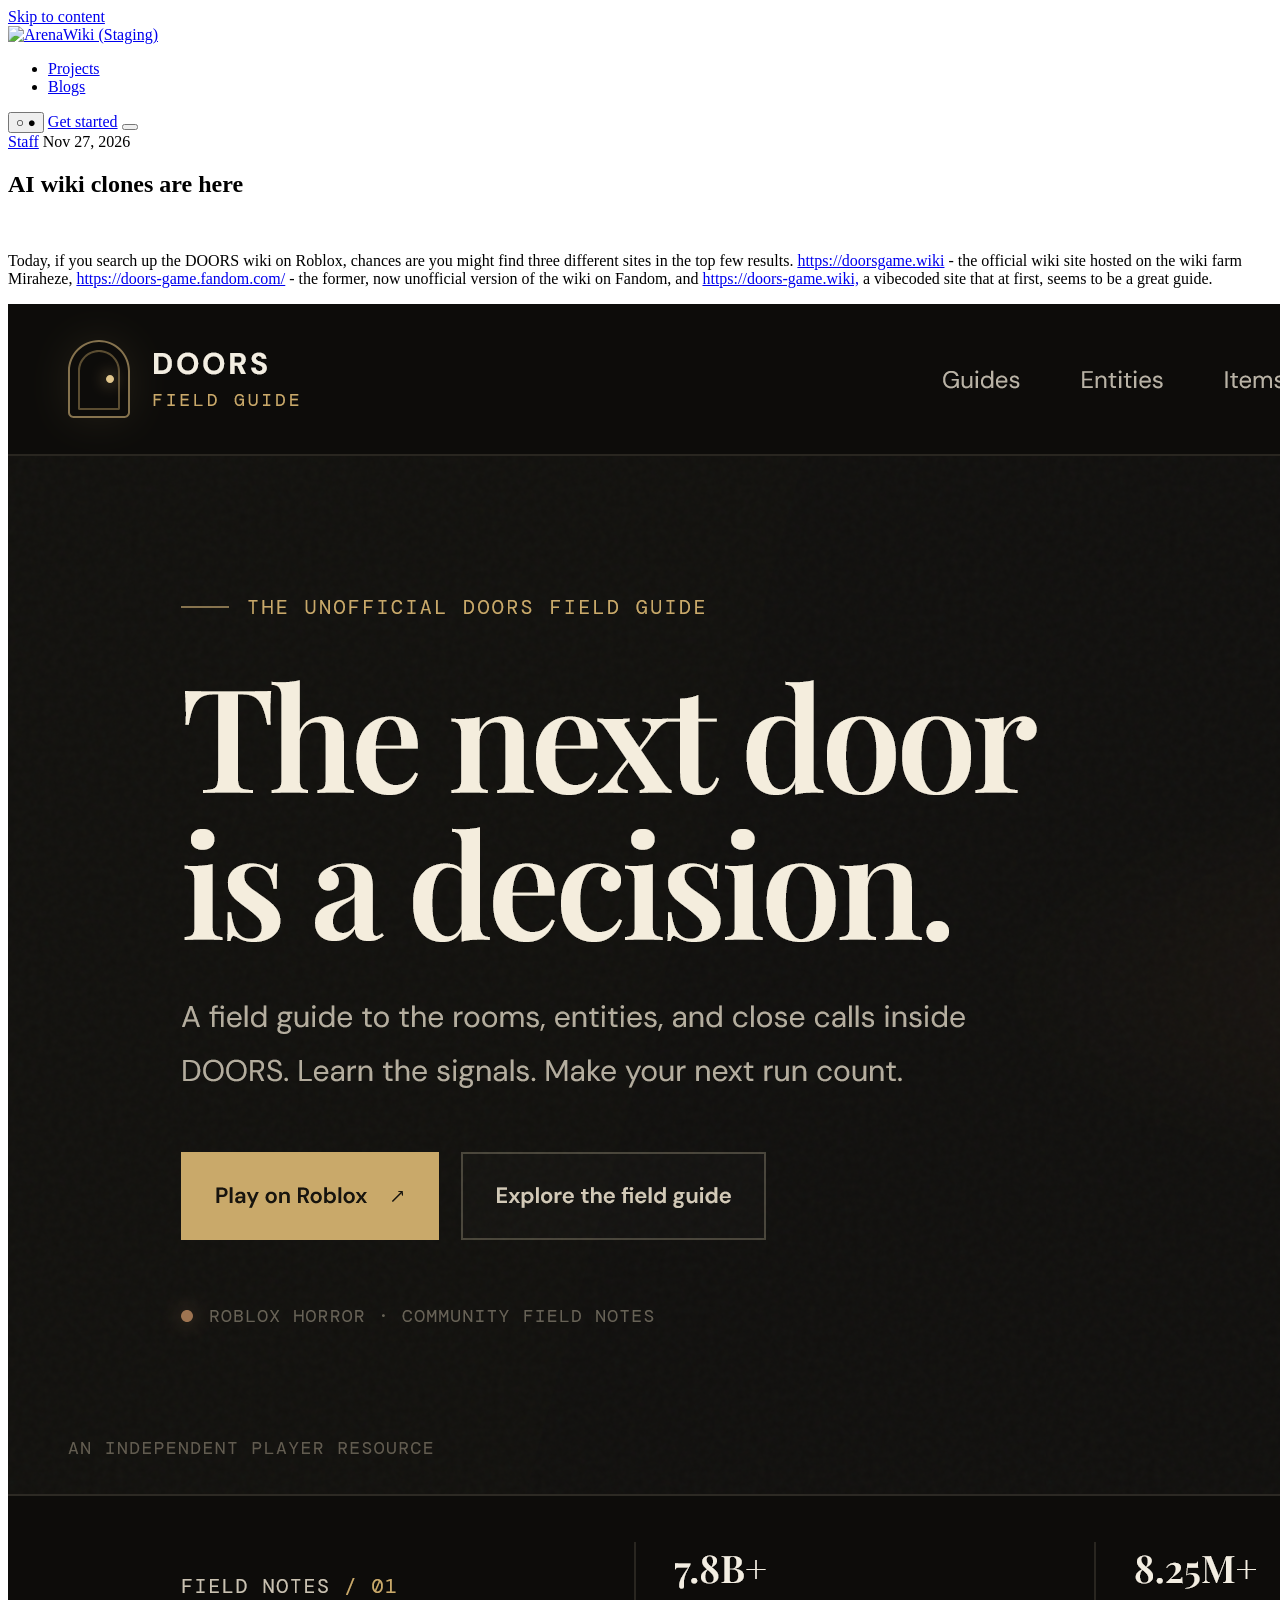
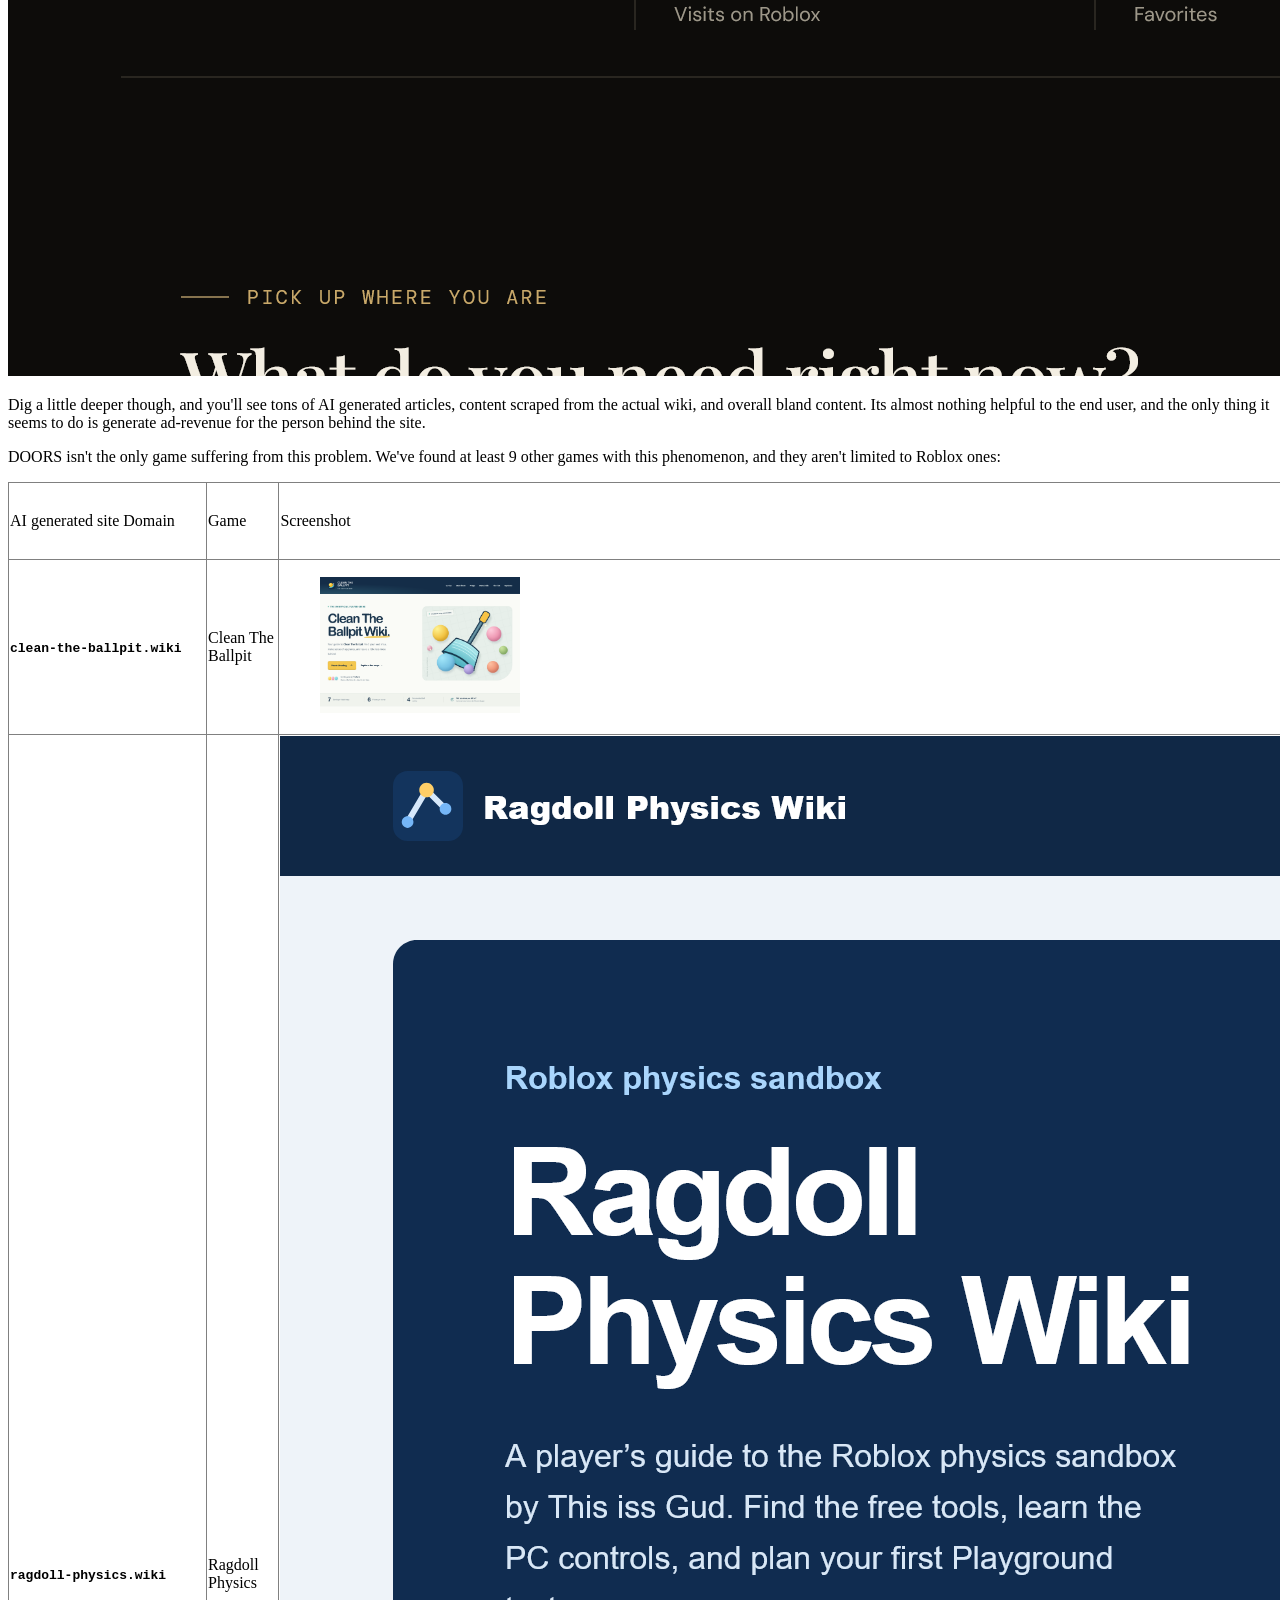
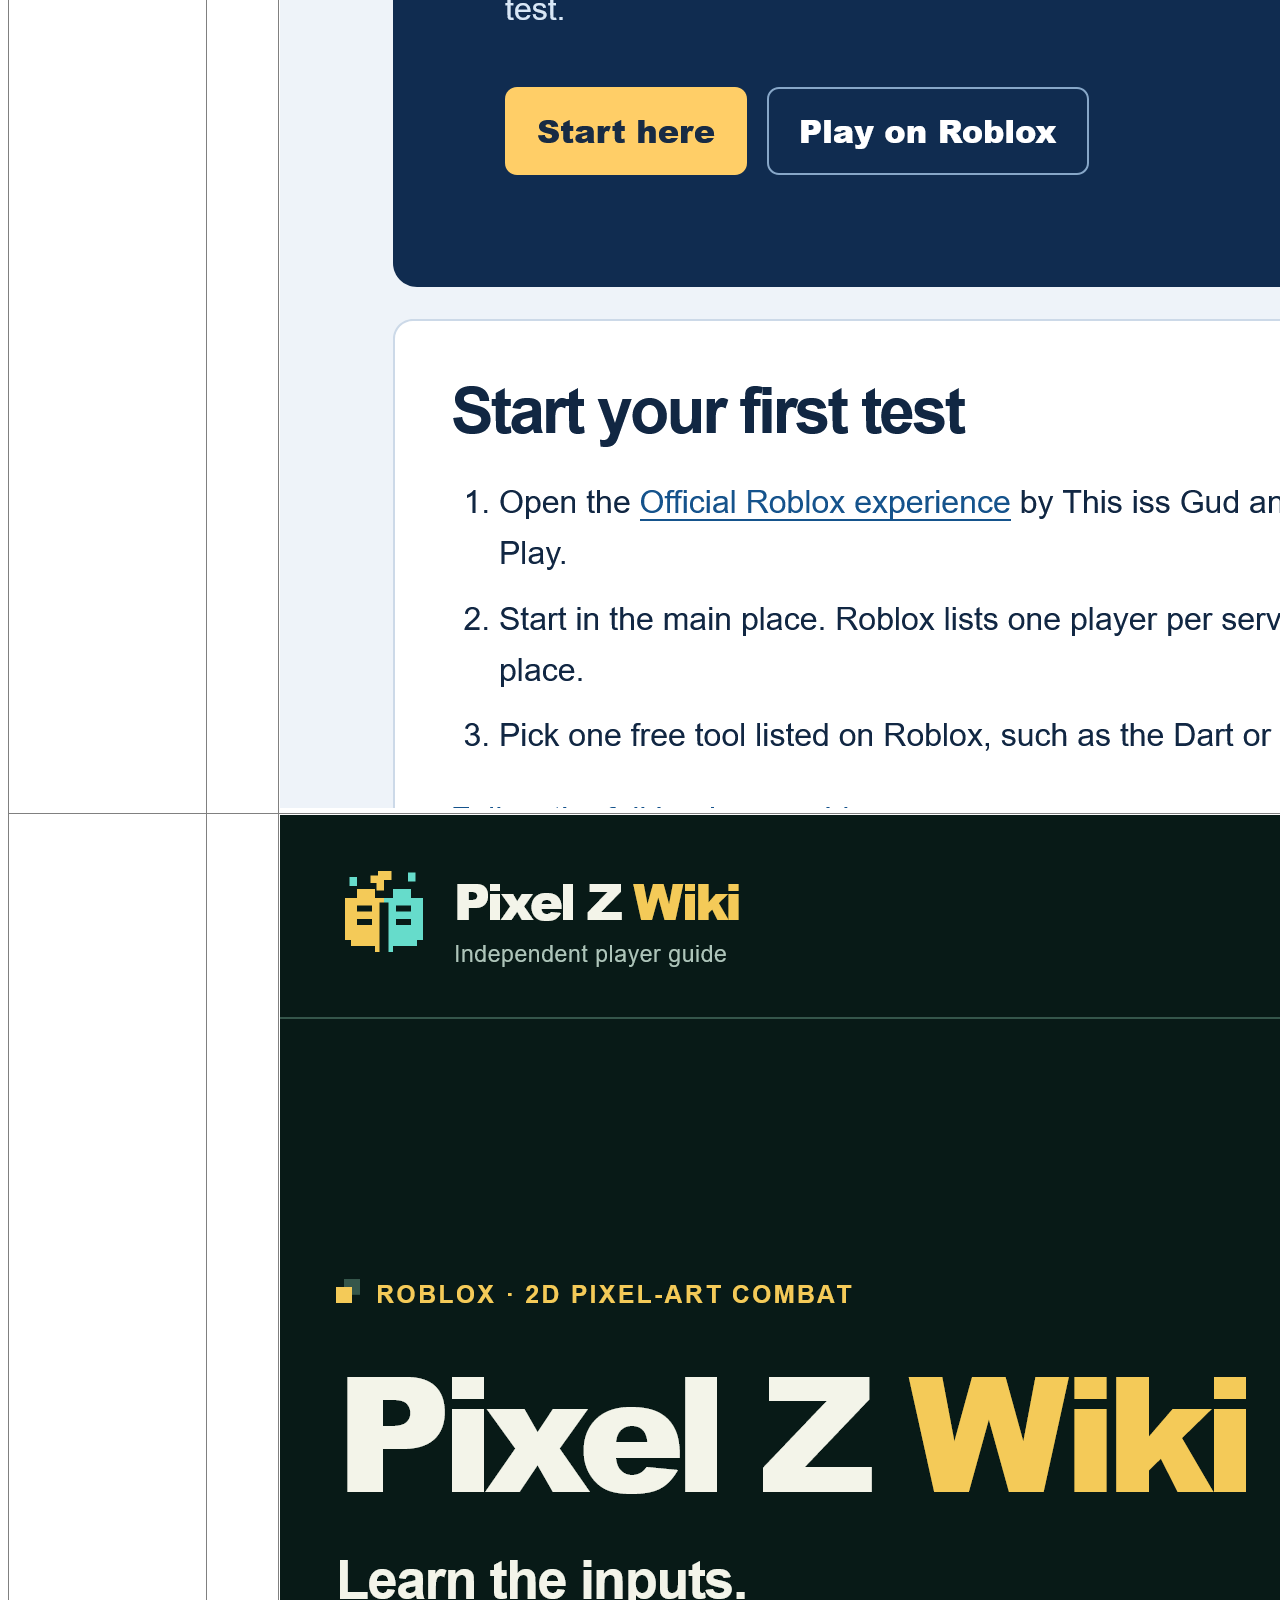
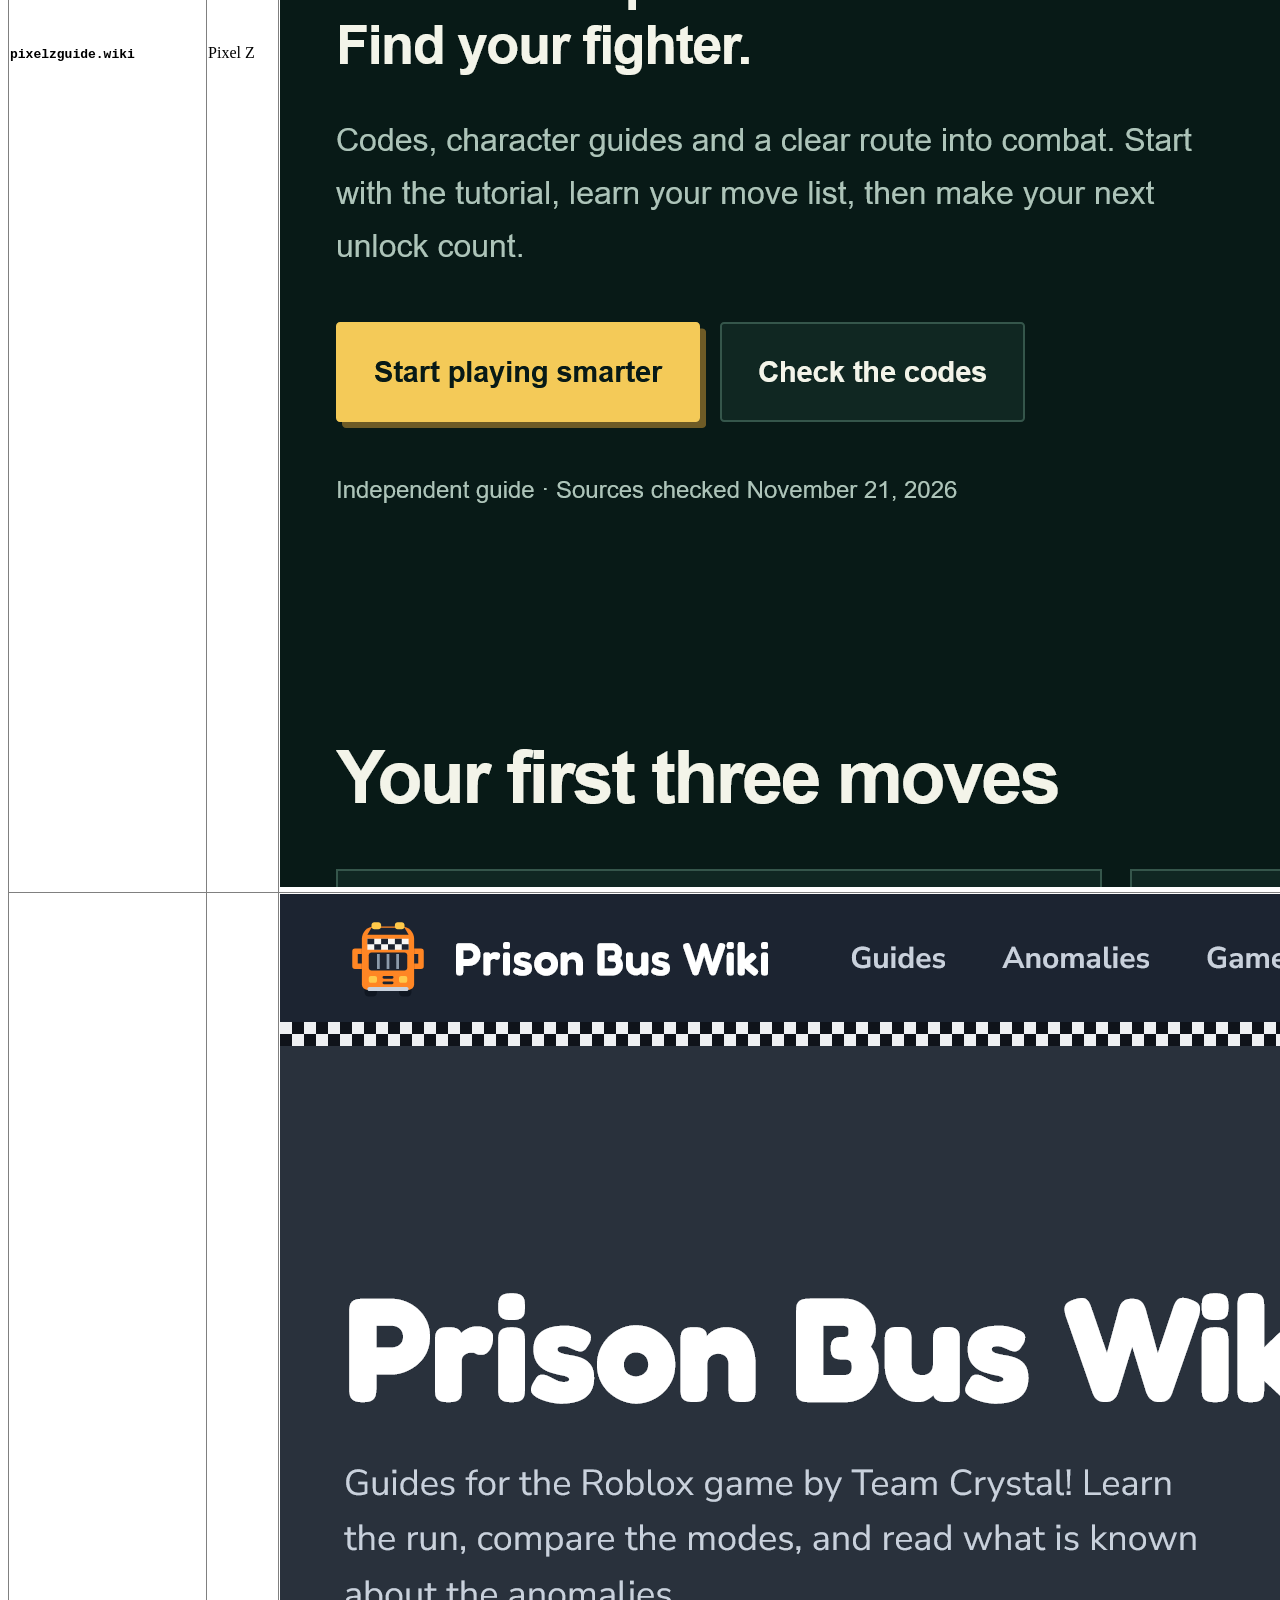
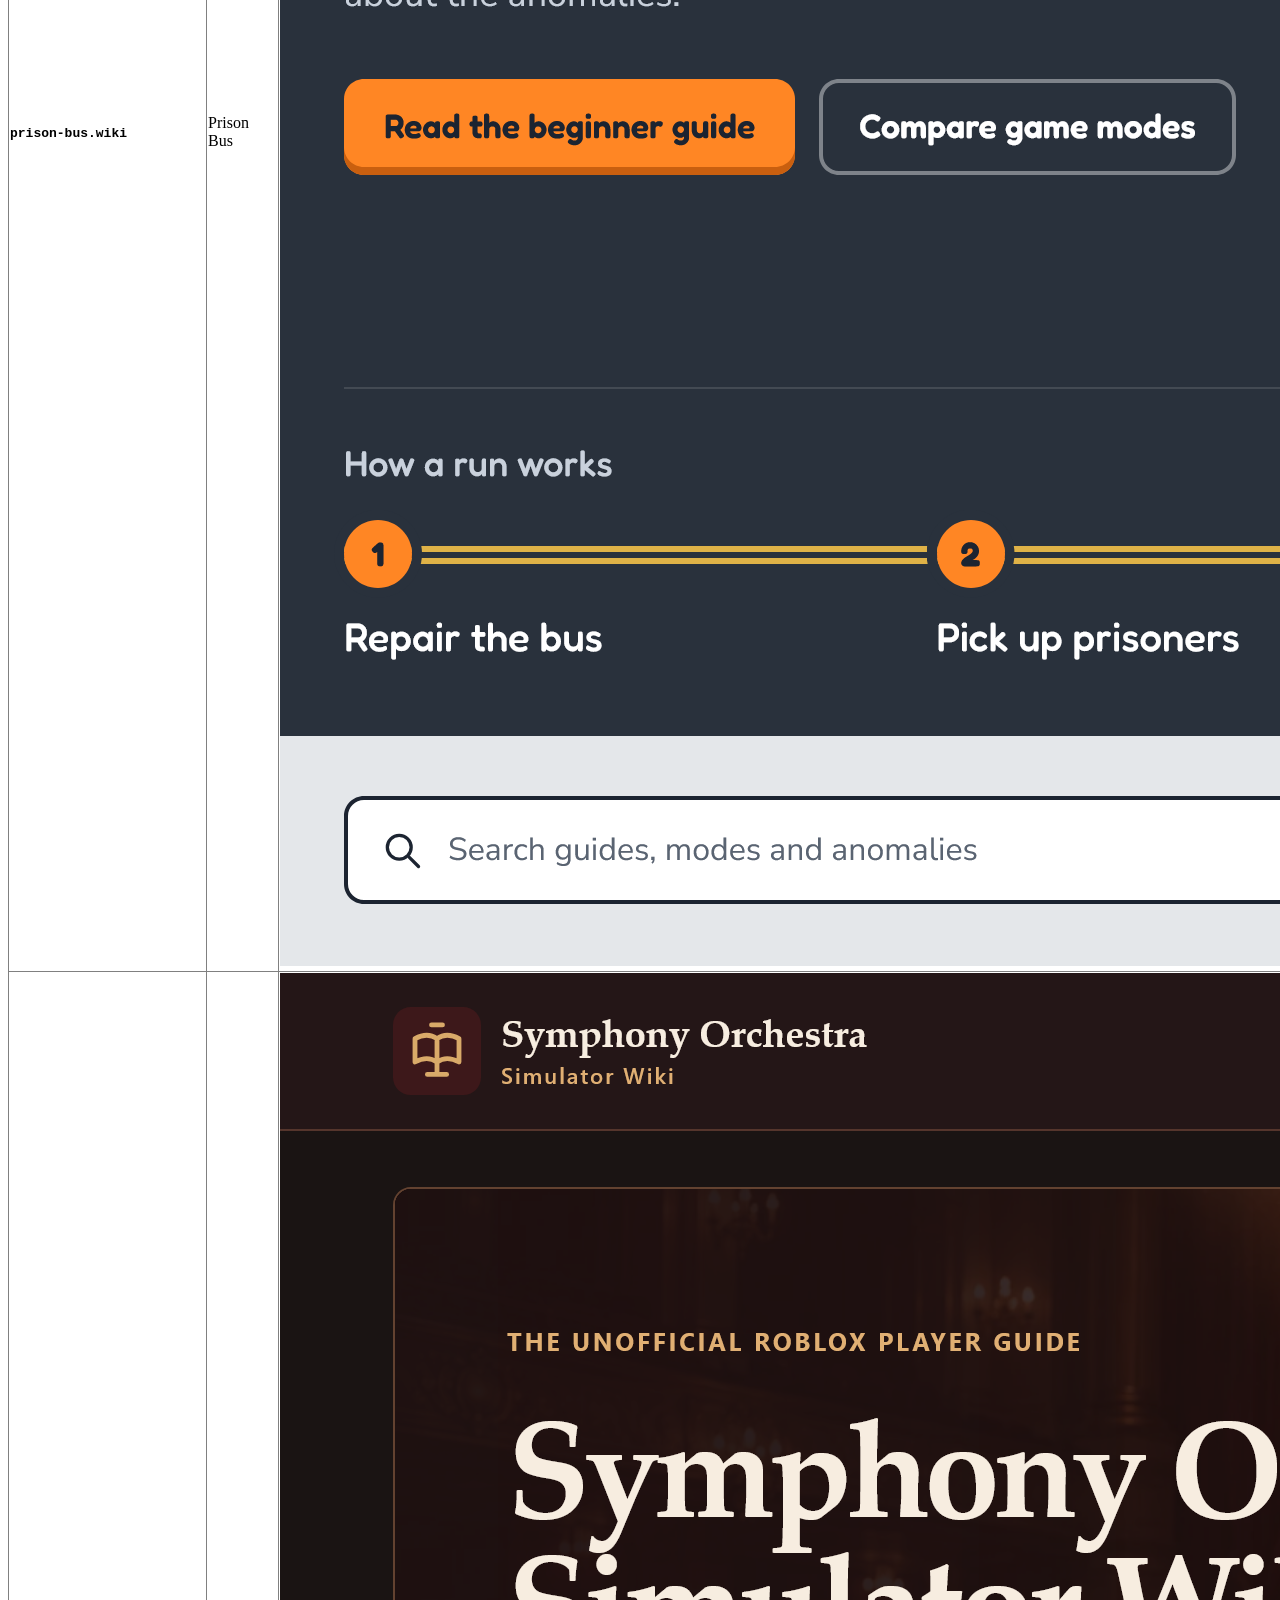
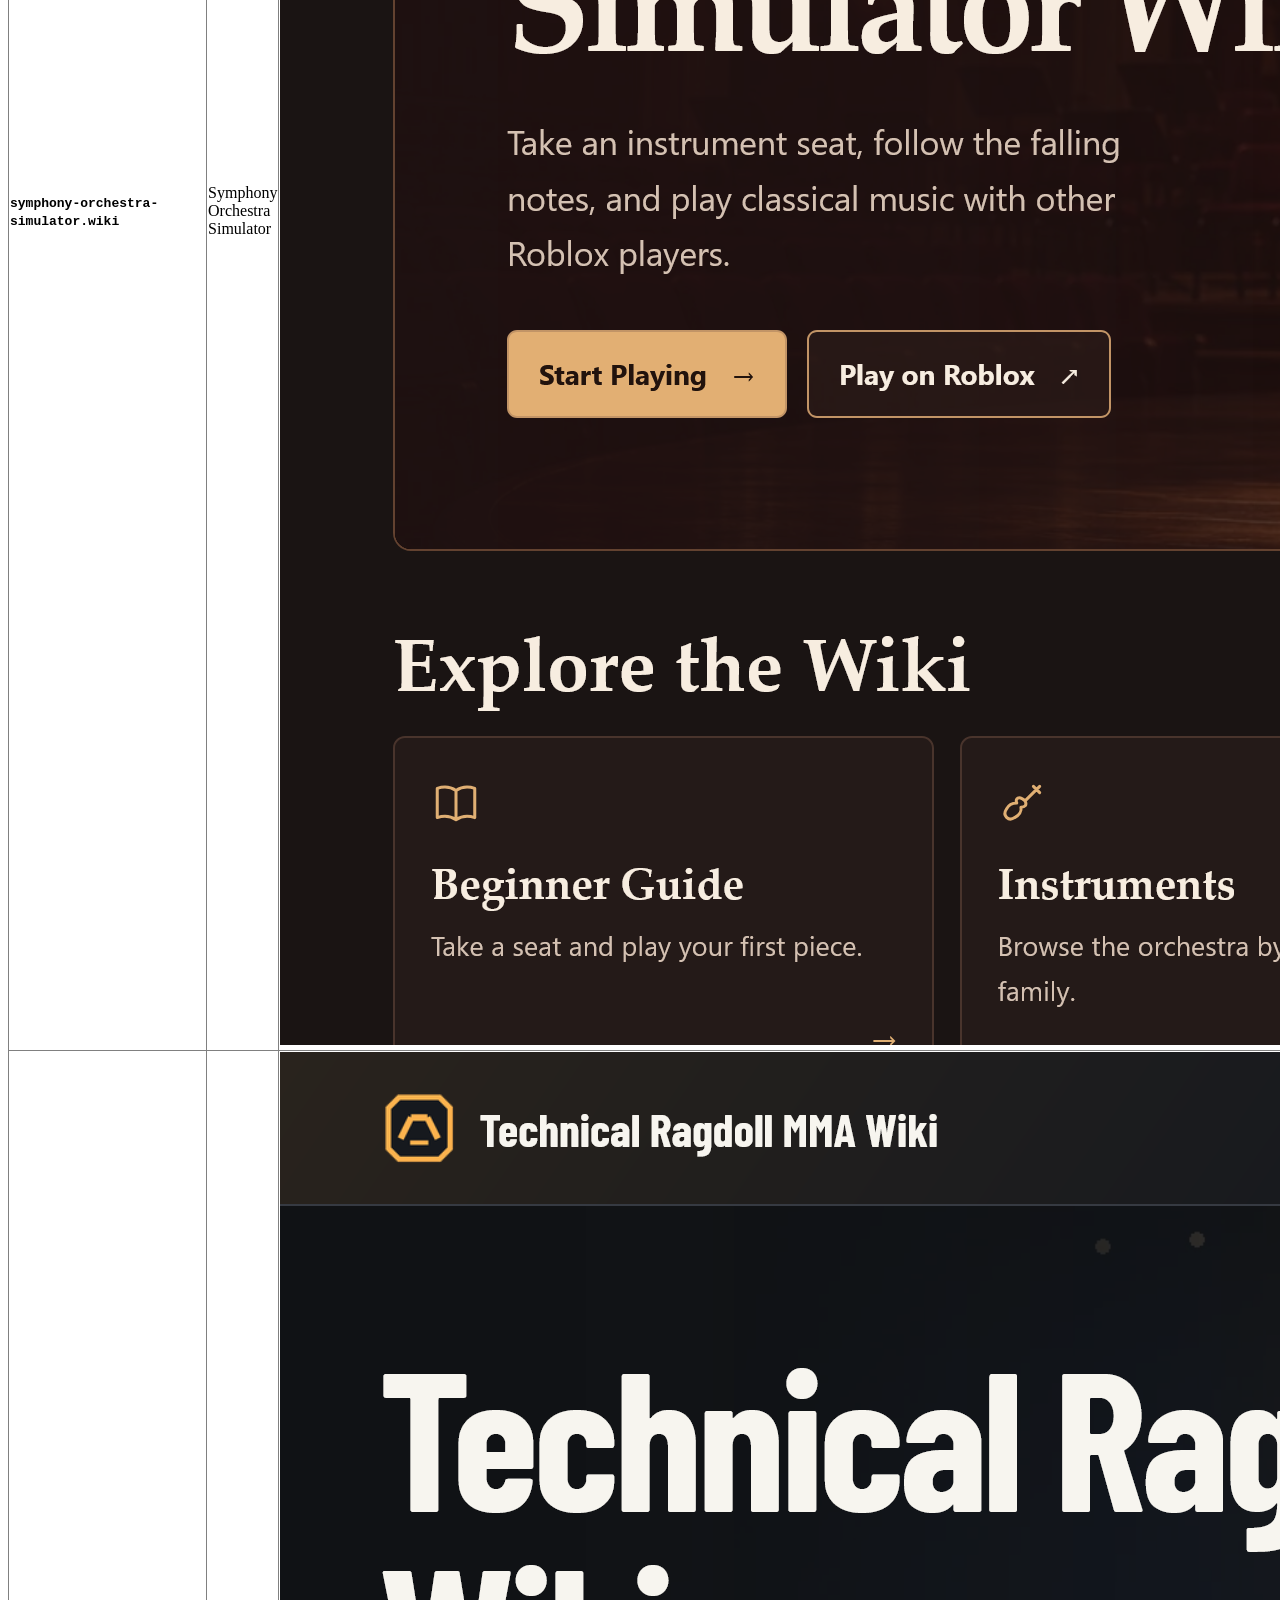
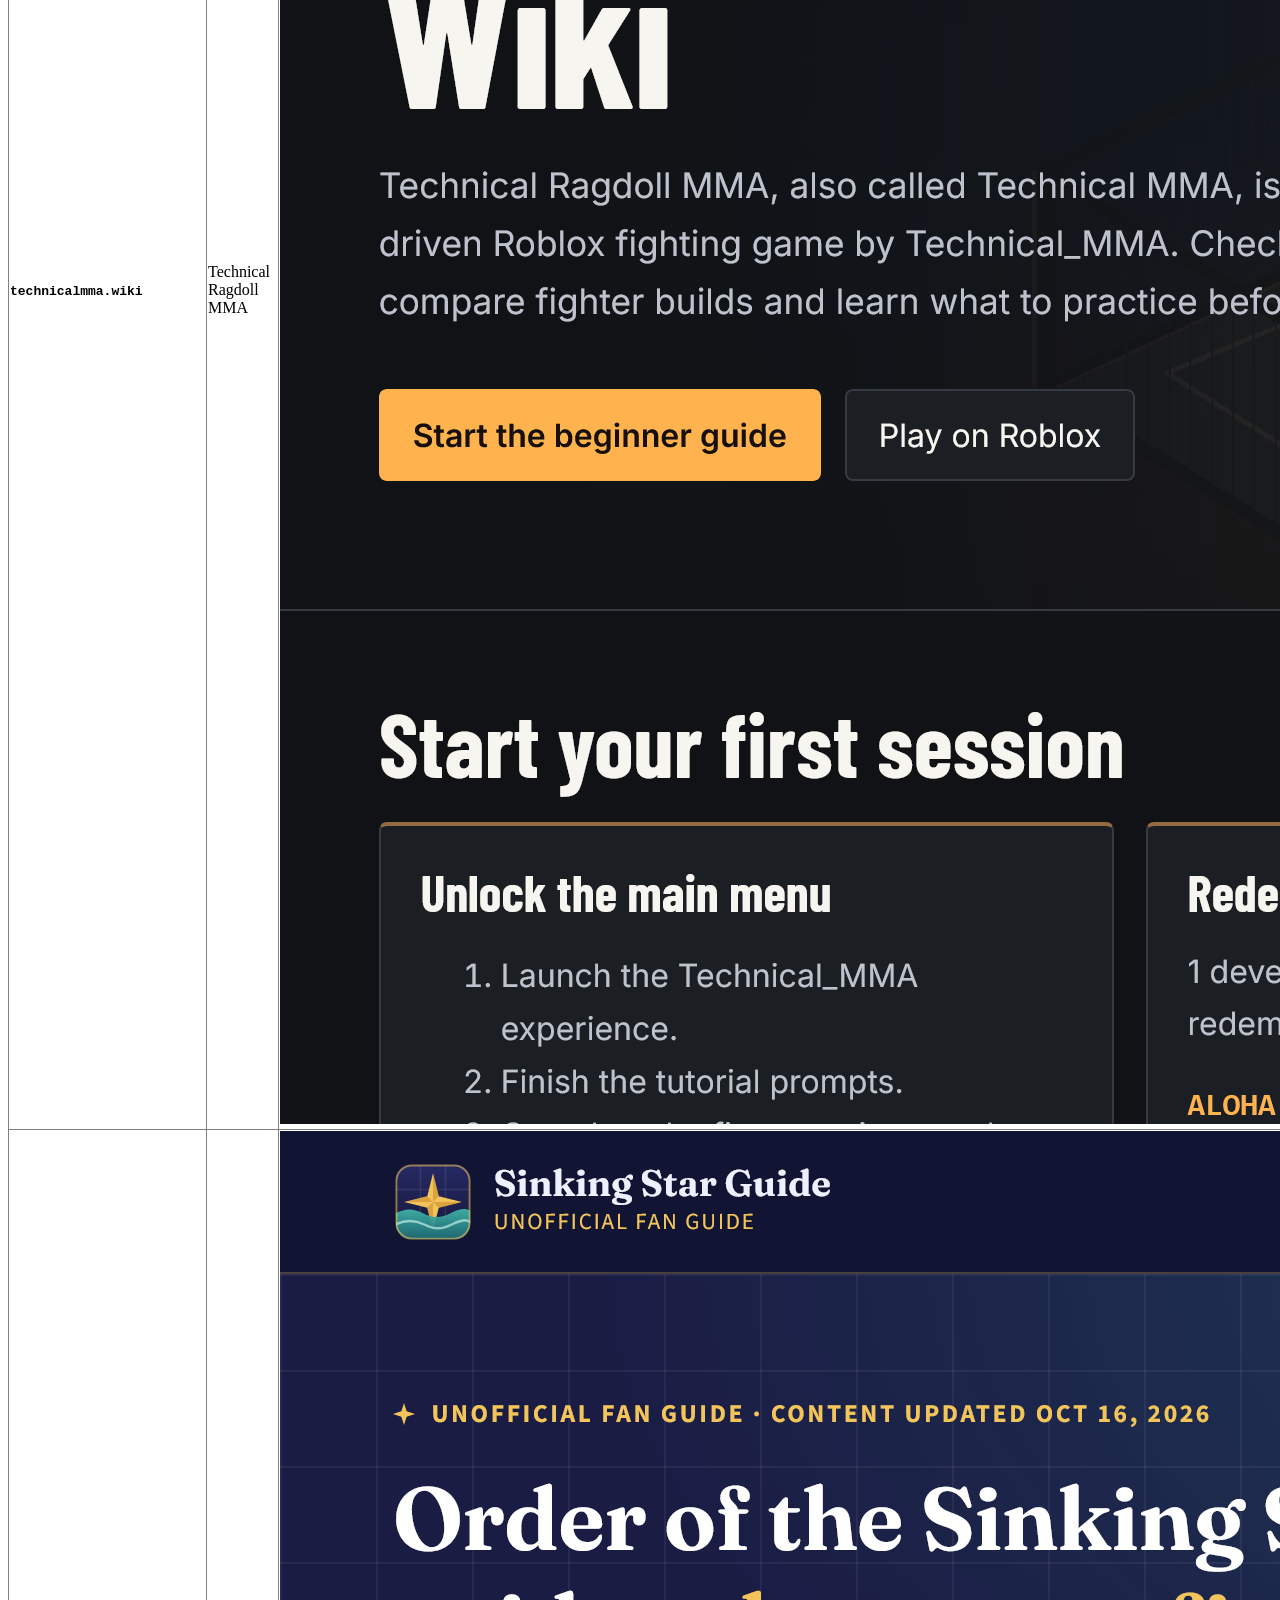
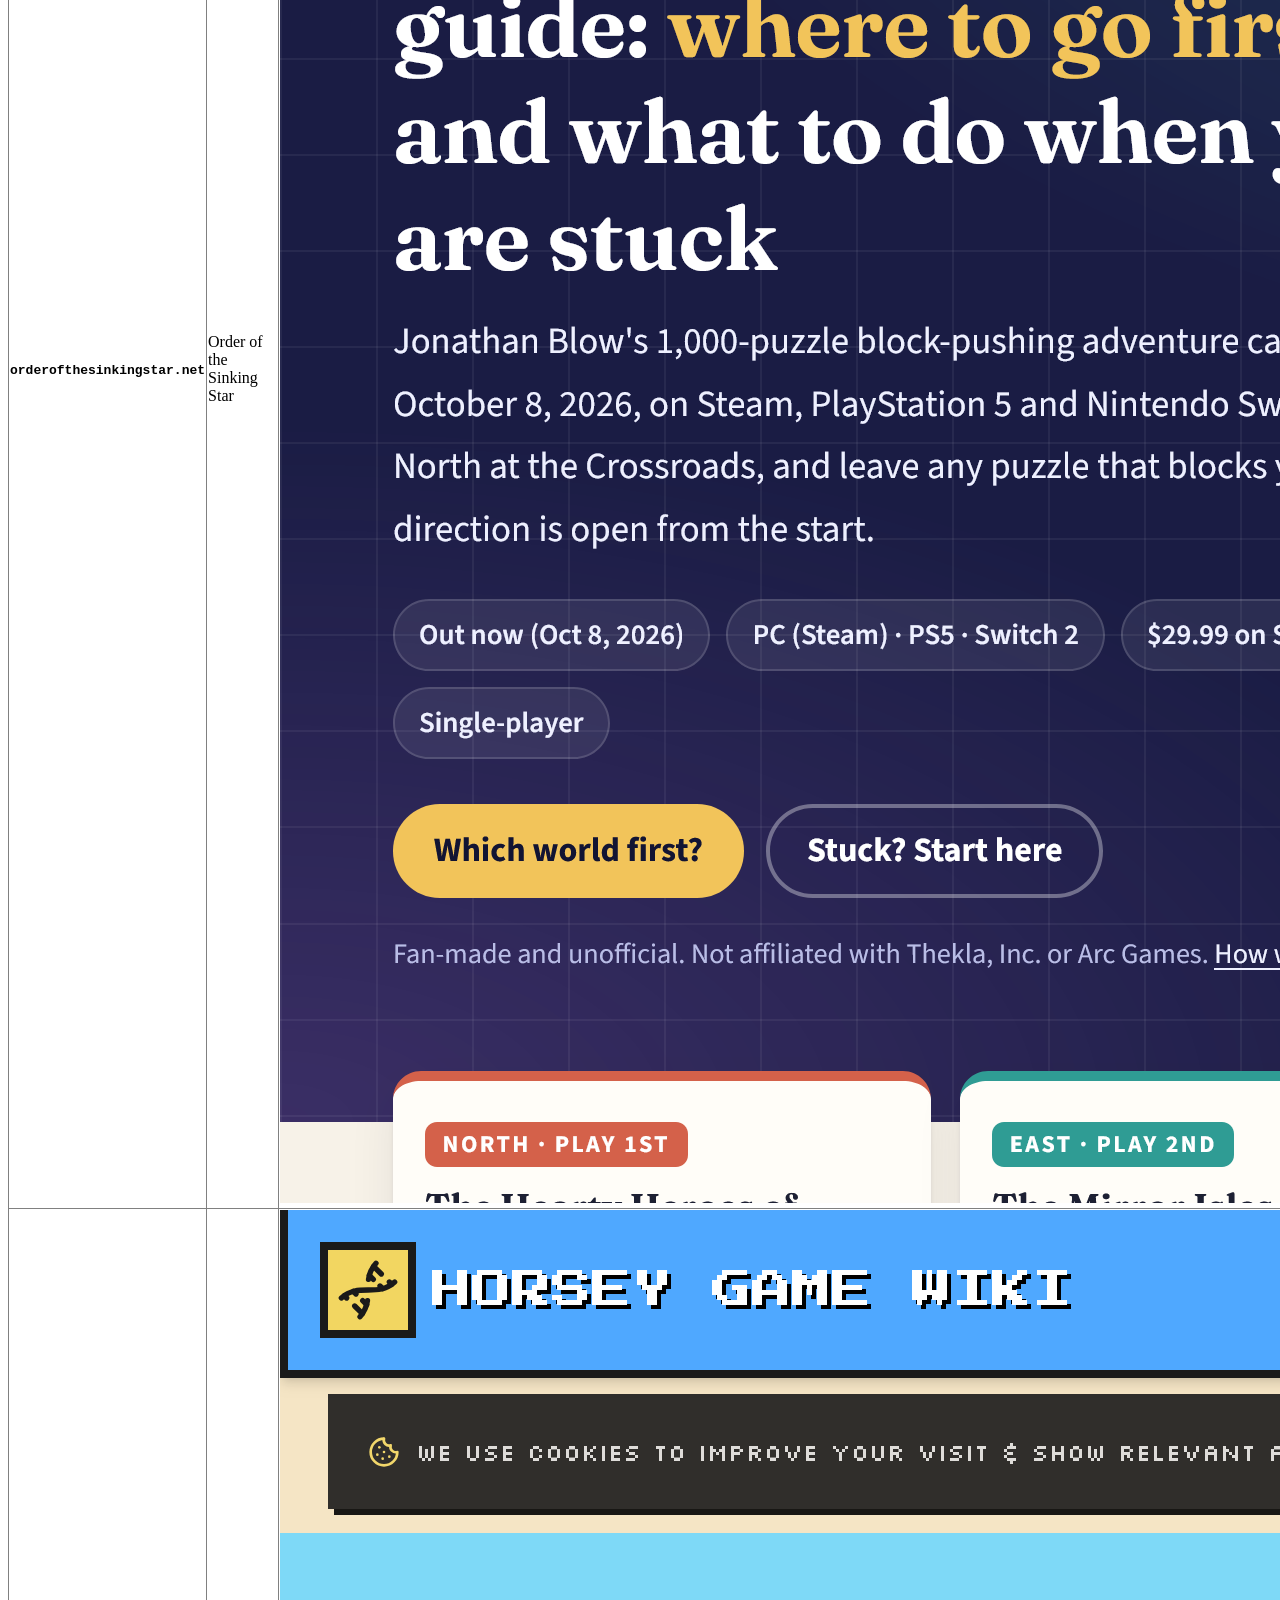
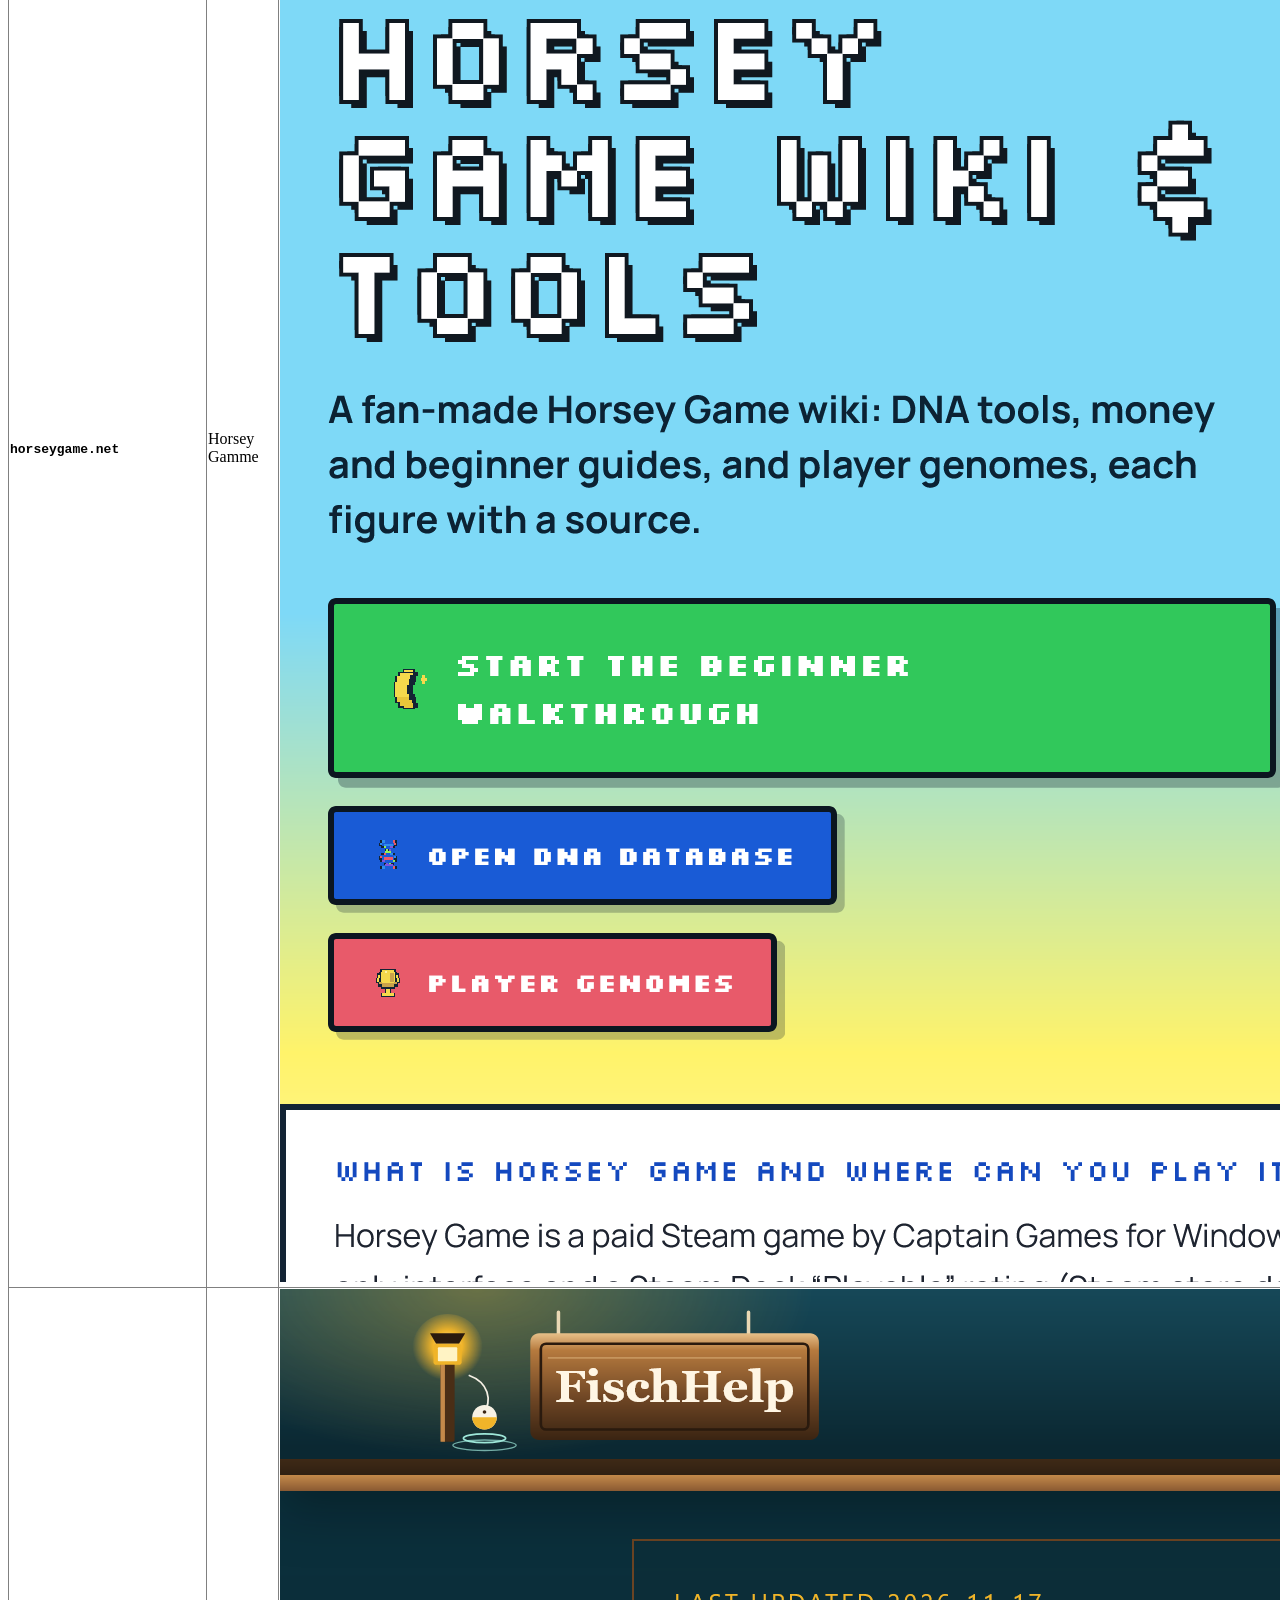
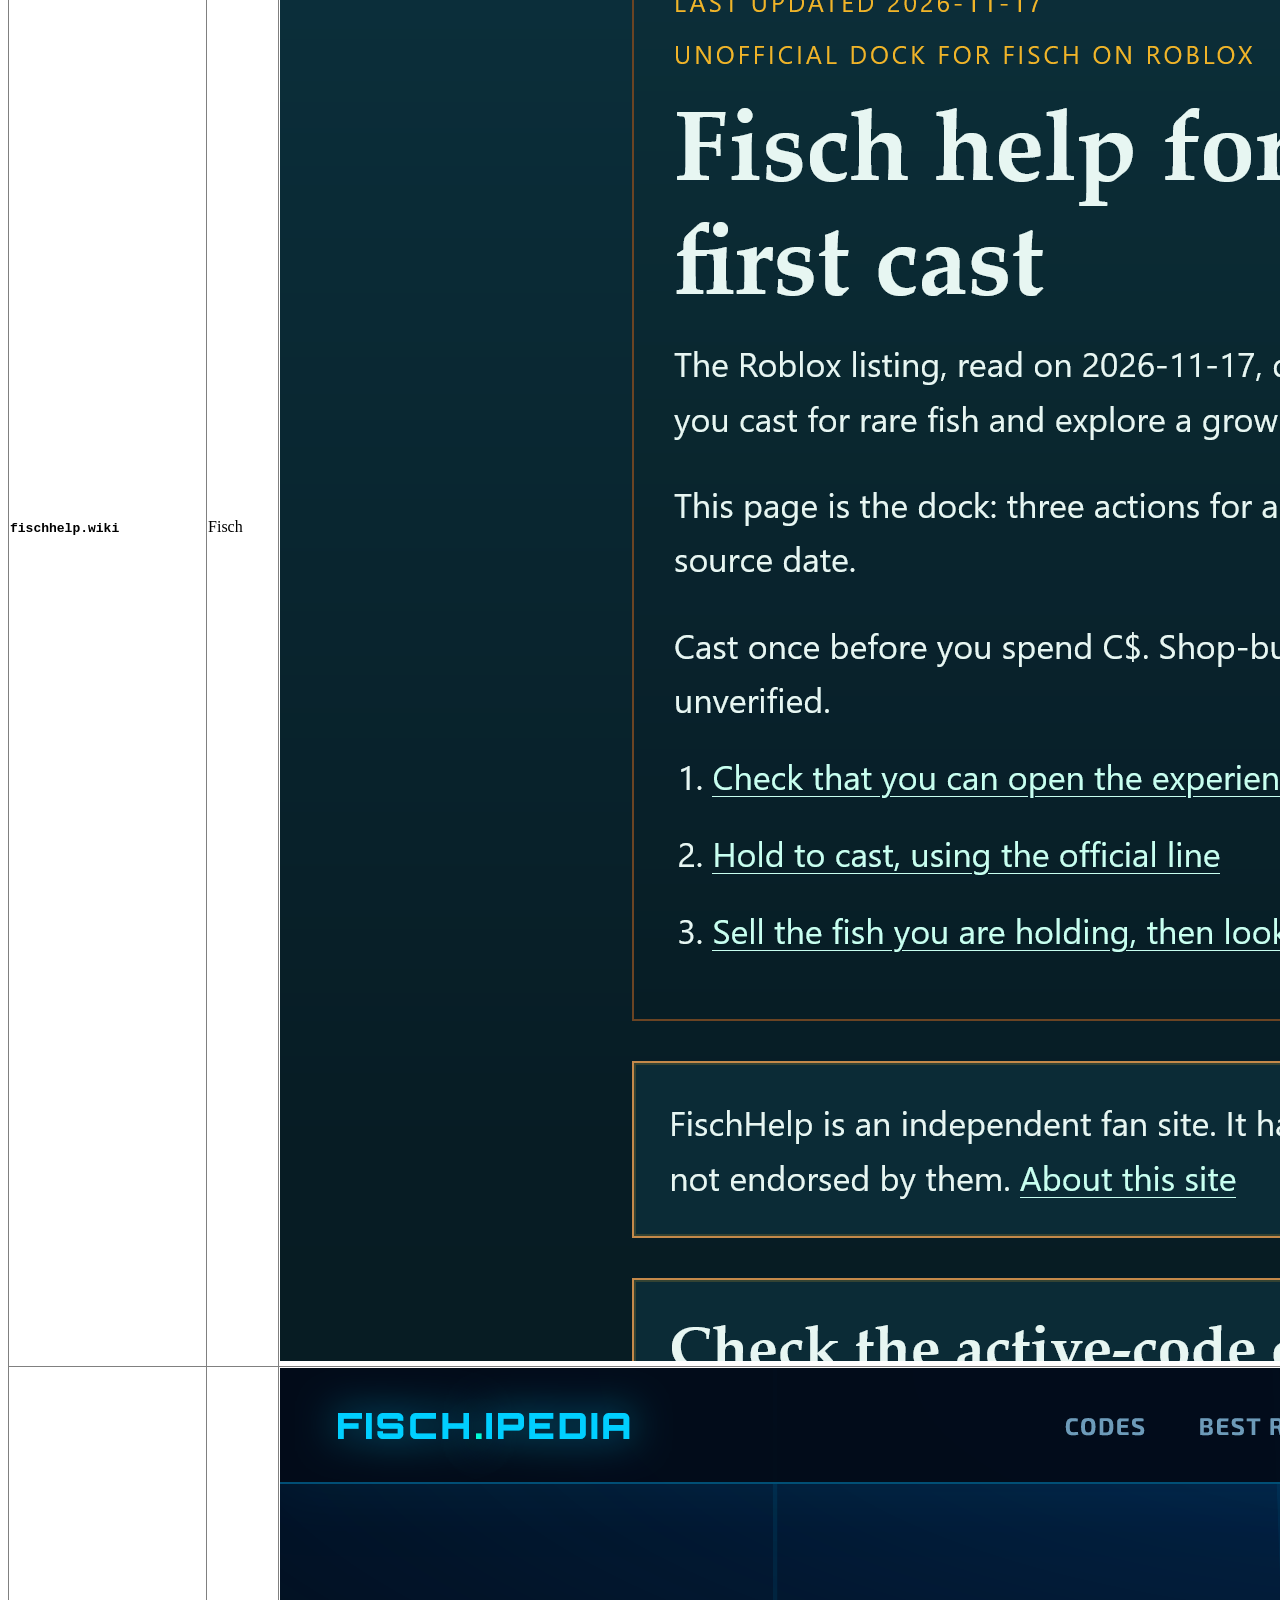
==== ai-wiki-clones-are-here/index.html @ 140fad2f "Updated from Publii" ====
<!DOCTYPE html><html lang="en-gb" data-scheme="auto"><head><meta charset="utf-8"><meta http-equiv="X-UA-Compatible" content="IE=edge"><meta name="viewport" content="width=device-width,initial-scale=1"><title>AI wiki clones are here - ArenaWiki (Staging)</title><meta name="description" content="Today, if you search up the DOORS wiki on Roblox, chances are you might find three different sites in the top few results. https://doorsgame.wiki - the official wiki site&amp;hellip;"><meta name="generator" content="Publii Open-Source CMS for Static Site"><link rel="canonical" href="https://wiki.arenatech.dev/ai-wiki-clones-are-here/"><link rel="alternate" type="application/atom+xml" href="https://wiki.arenatech.dev/feed.xml" title="ArenaWiki (Staging)  - RSS"><link rel="alternate" type="application/json" href="https://wiki.arenatech.dev/feed.json" title="ArenaWiki (Staging)  - JSON"><meta property="og:title" content="AI wiki clones are here"><meta property="og:image" content="https://wiki.arenatech.dev/media/website/Logos-ArenaDev.png"><meta property="og:image:width" content="500"><meta property="og:image:height" content="500"><meta property="og:site_name" content="ArenaWiki (Staging) "><meta property="og:description" content="Today, if you search up the DOORS wiki on Roblox, chances are you might find three different sites in the top few results. https://doorsgame.wiki - the official wiki site&amp;hellip;"><meta property="og:url" content="https://wiki.arenatech.dev/ai-wiki-clones-are-here/"><meta property="og:type" content="article"><link rel="preload" href="https://wiki.arenatech.dev/assets/fonts/AlloVariable.woff2" as="font" type="font/woff2" crossorigin><script>(function(){try{var t=localStorage.getItem('facet-theme');if(t==='light'||t==='dark'){document.documentElement.setAttribute('data-theme',t);}}catch(e){}})();</script><link rel="stylesheet" href="https://wiki.arenatech.dev/assets/css/style.css?v&#x3D;c182460bf9f6df216644c07f2f8bb94d"><script type="application/ld+json">{"@context":"http://schema.org","@type":"Article","mainEntityOfPage":{"@type":"WebPage","@id":"https://wiki.arenatech.dev/ai-wiki-clones-are-here/"},"headline":"AI wiki clones are here","datePublished":"2026-11-27T14:02+08:00","dateModified":"2026-11-27T14:02+08:00","image":{"@type":"ImageObject","url":"https://wiki.arenatech.dev/media/website/Logos-ArenaDev.png","height":500,"width":500},"description":"Today, if you search up the DOORS wiki on Roblox, chances are you might find three different sites in the top few results. https://doorsgame.wiki - the official wiki site&hellip;","author":{"@type":"Person","name":"Staff","url":"https://wiki.arenatech.dev/authors/staff/"},"publisher":{"@type":"Organization","name":"Staff","logo":{"@type":"ImageObject","url":"https://wiki.arenatech.dev/media/website/Logos-ArenaDev.png","height":500,"width":500}}}</script><noscript><style>img[loading]{opacity:1}</style></noscript></head><body class="is-post"><a class="skip-link" href="#main">Skip to content</a><header class="site-header is-sticky js-header"><div class="container site-header__inner"><a class="logo" href="https://wiki.arenatech.dev/"><img src="https://wiki.arenatech.dev/media/website/Logos-ArenaDev.png" alt="ArenaWiki (Staging) " width="500" height="500"></a><nav class="site-nav js-site-nav" id="site-nav" aria-label="Main navigation"><ul class="site-nav__list"><li><a href="#" target="_self">Projects</a></li><li><a href="#" title="#" target="_self">Blogs</a></li></ul></nav><div class="site-header__actions"><button class="icon-btn theme-toggle js-theme-toggle" type="button" aria-label="Switch between light and dark mode"><span class="theme-toggle__light"><span class="glyph glyph--light" aria-hidden="true">○</span></span> <span class="theme-toggle__dark"><span class="glyph glyph--dark" aria-hidden="true">●</span></span></button> <a class="btn btn--sm site-header__cta" href="#">Get started</a> <button class="icon-btn nav-toggle js-nav-toggle" type="button" aria-label="Menu" aria-expanded="false" aria-controls="site-nav"><span class="nav-toggle__bars" aria-hidden="true"></span></button></div></div></header><main id="main"><article class="entry entry--standard"><header class="entry__head container container--narrow"><div class="meta meta--entry"><a class="meta__author" href="https://wiki.arenatech.dev/authors/staff/" rel="author">Staff</a> <time datetime="2026-11-27T14:02">Nov 27, 2026</time></div><h1 class="entry__title">AI wiki clones are here</h1></header><div class="container container--wide"></div><div class="entry__content container container--text"><p> </p><p>Today, if you search up the DOORS wiki on Roblox, chances are you might find three different sites in the top few results. <a href="https://doorsgame.wiki">https://doorsgame.wiki</a> - the official wiki site hosted on the wiki farm Miraheze, <a href="https://doors-game.fandom.com/">https://doors-game.fandom.com/</a> - the former, now unofficial version of the wiki on Fandom, and <a href="https://doors-game.wiki">https://doors-game.wiki,</a> a vibecoded site that at first, seems to be a great guide. </p><p><img loading="lazy" src="[data-uri]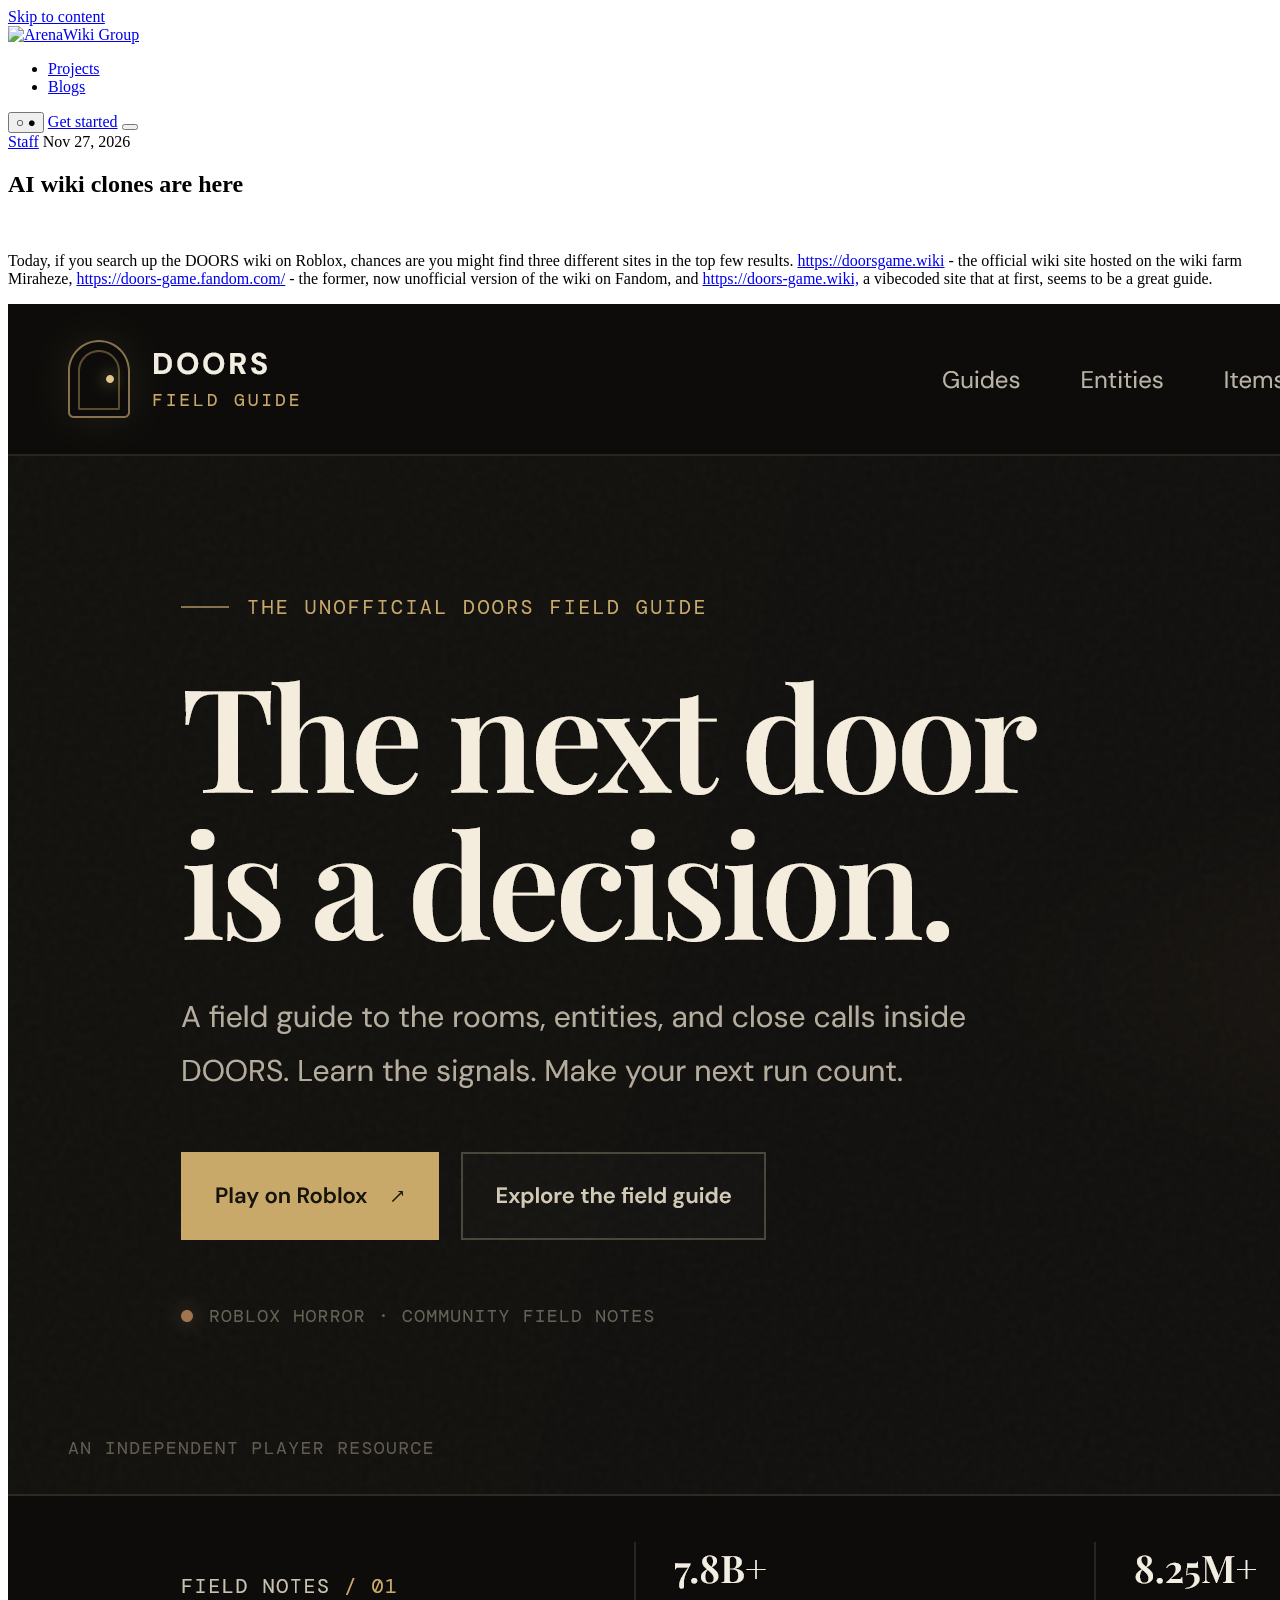
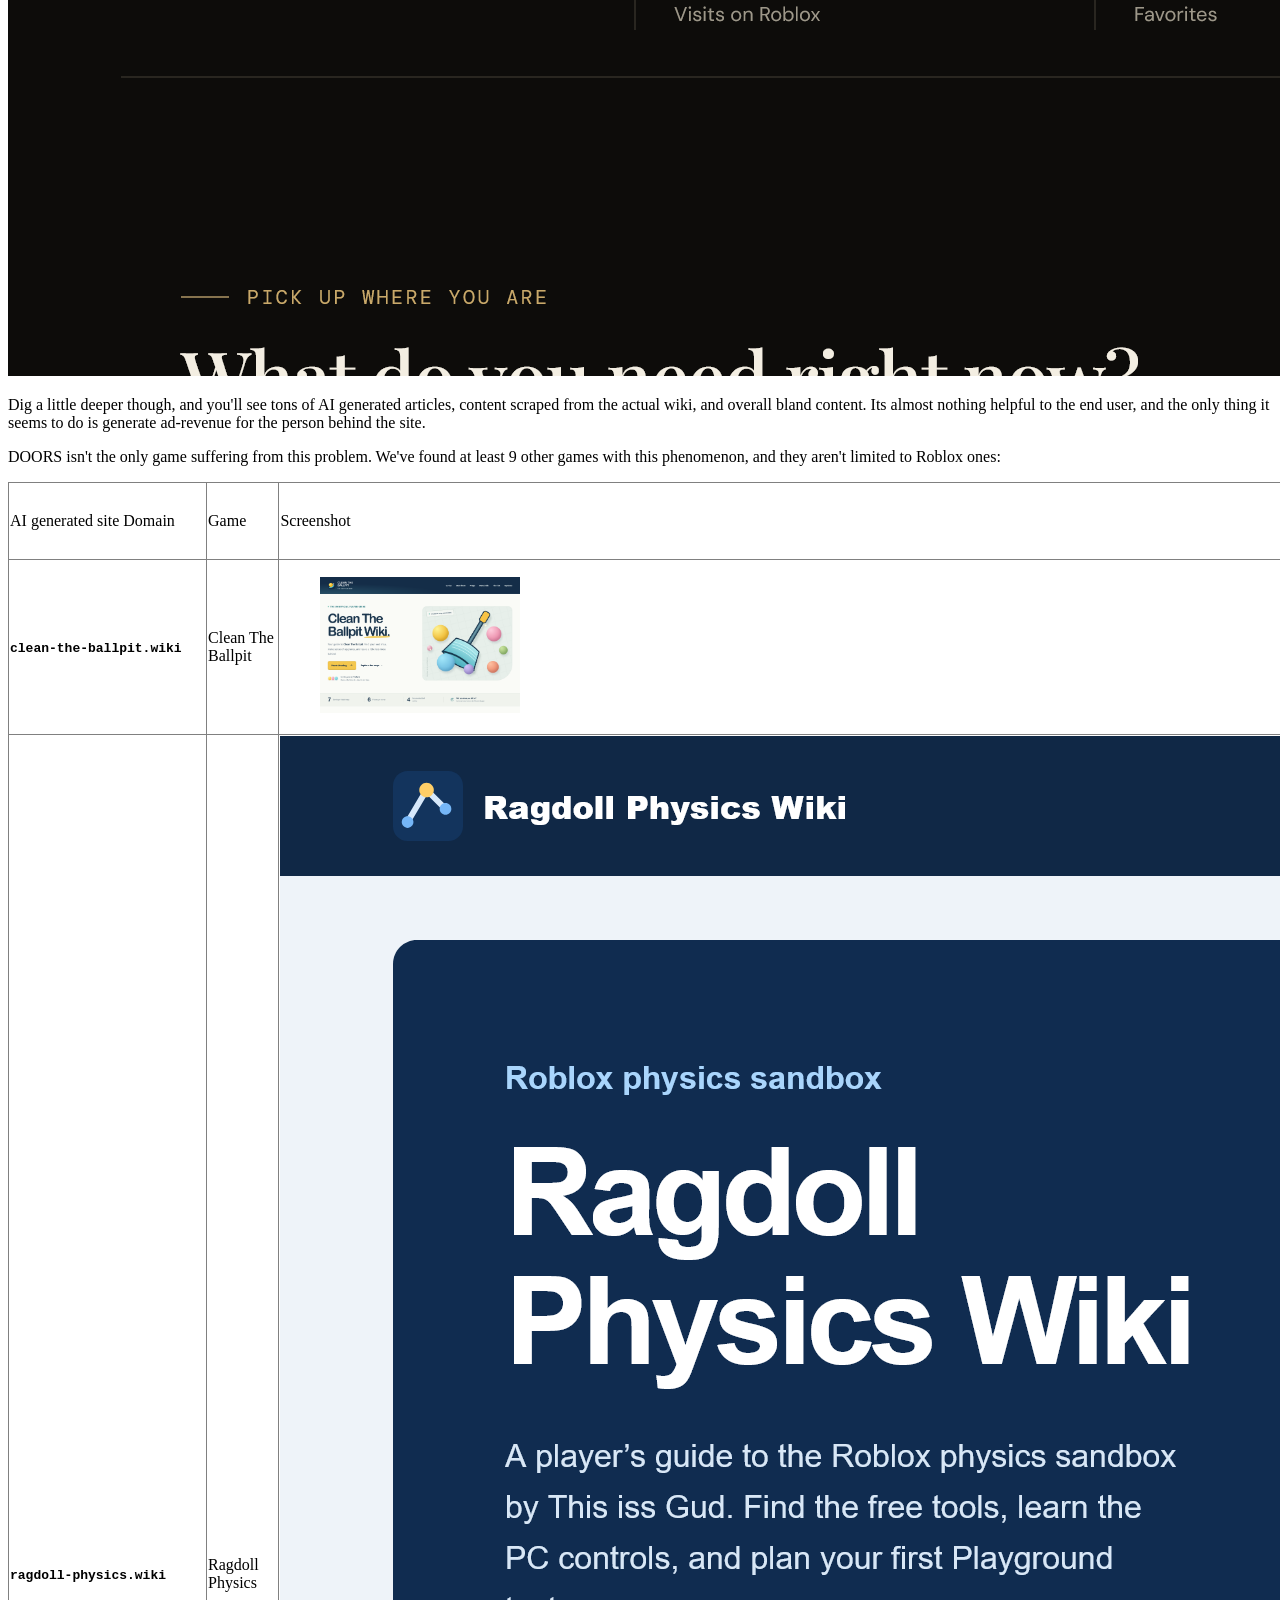
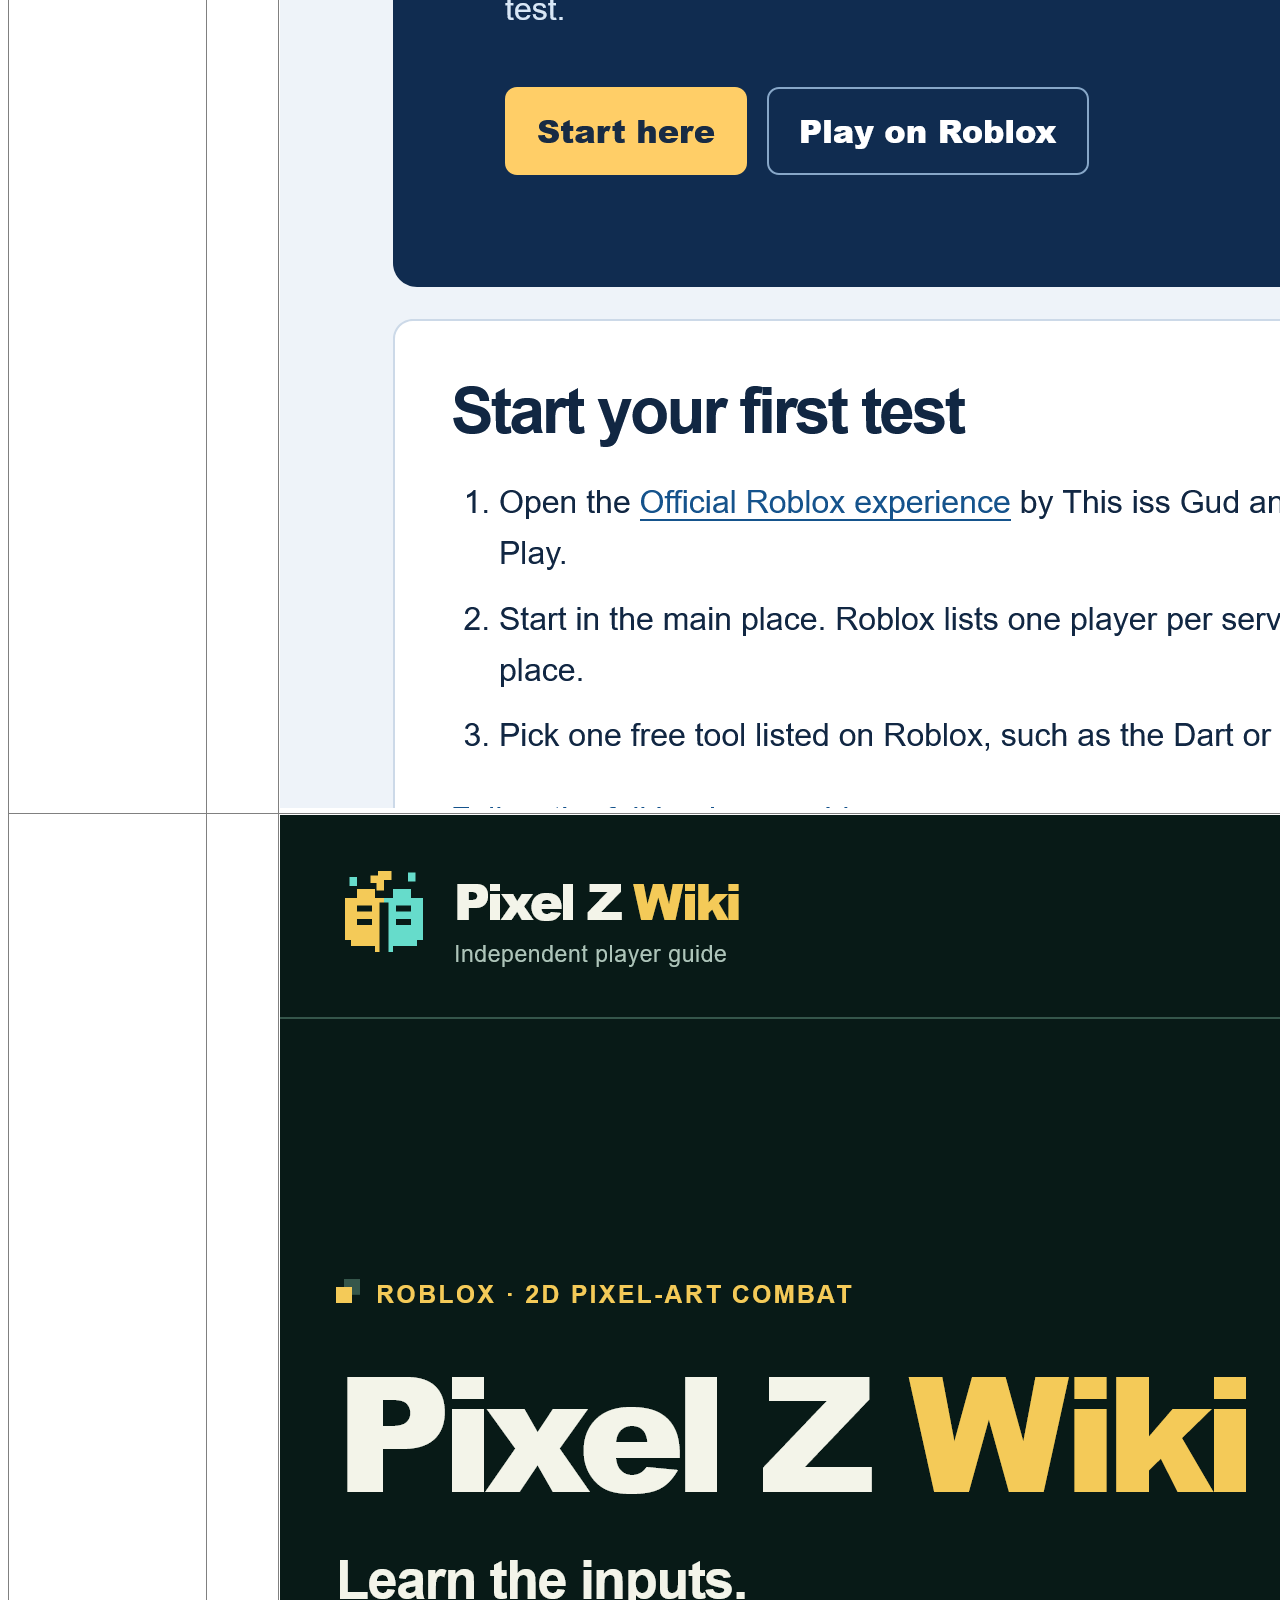
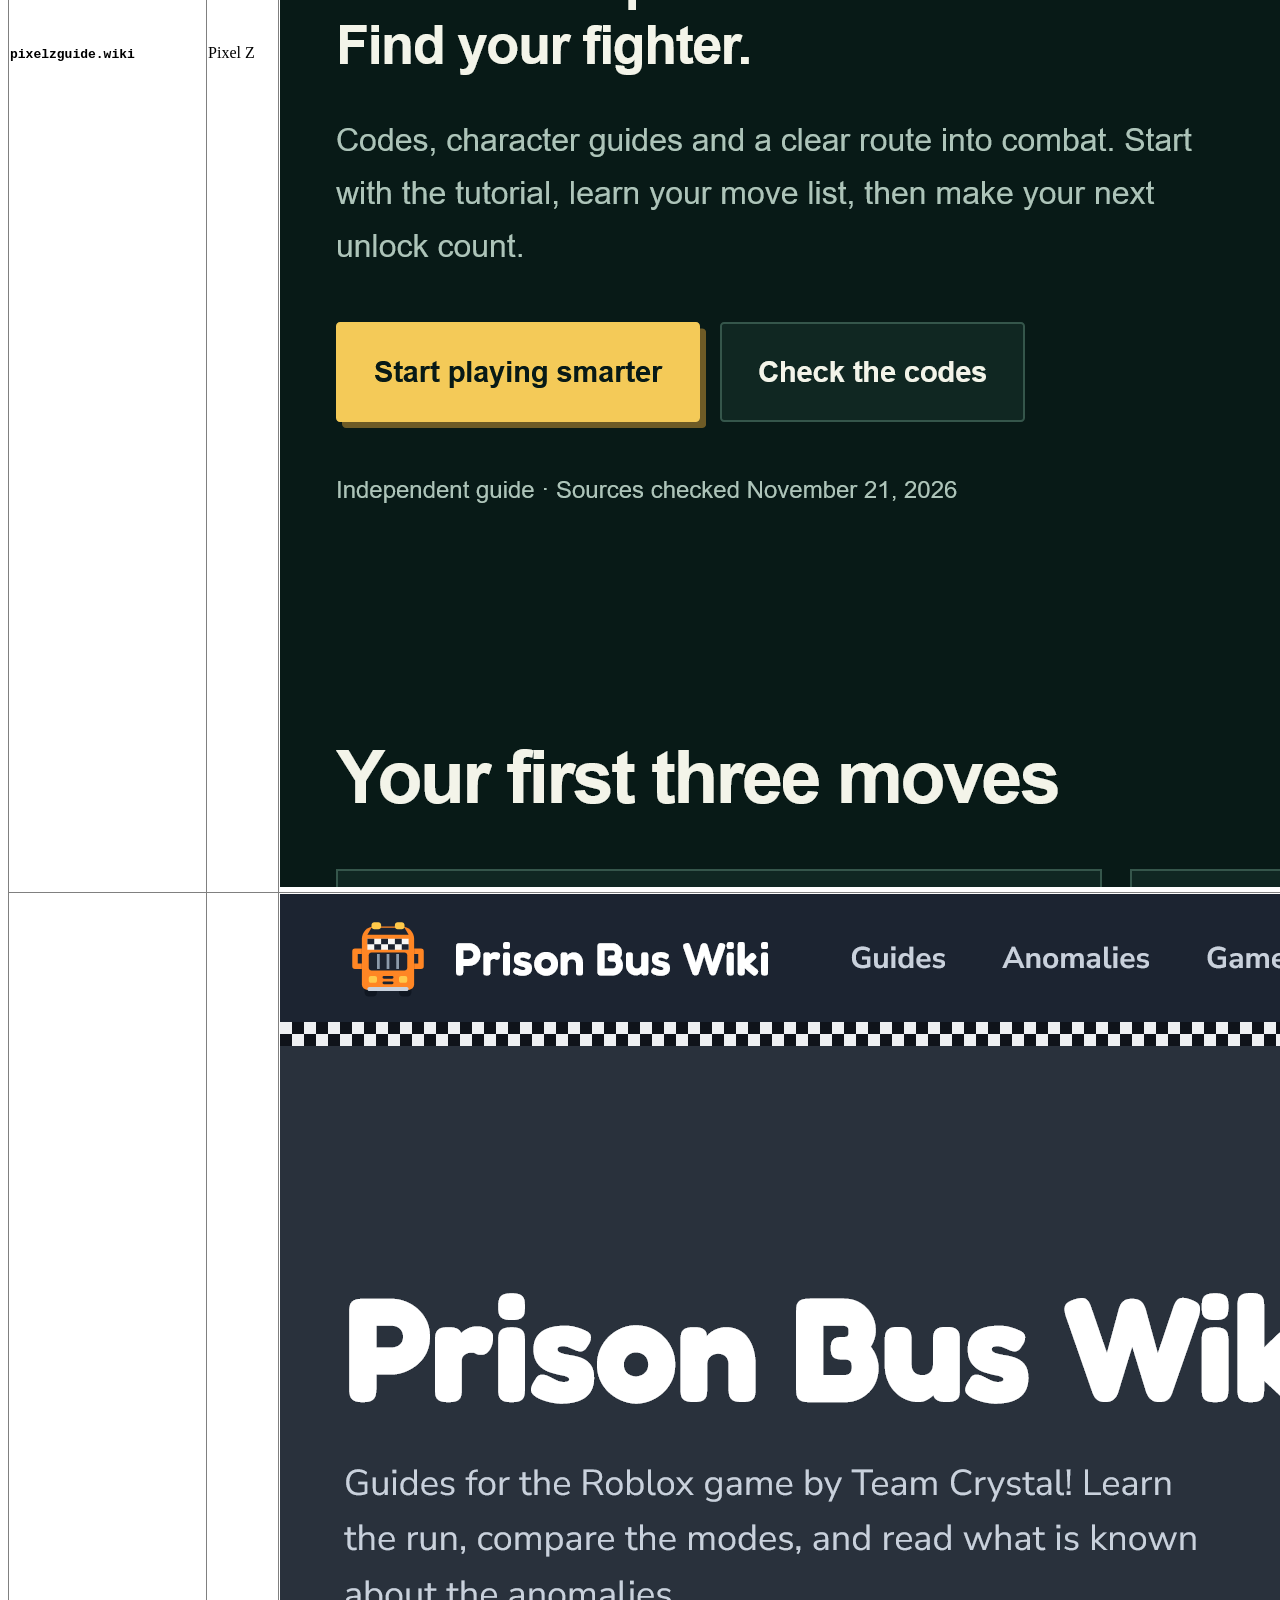
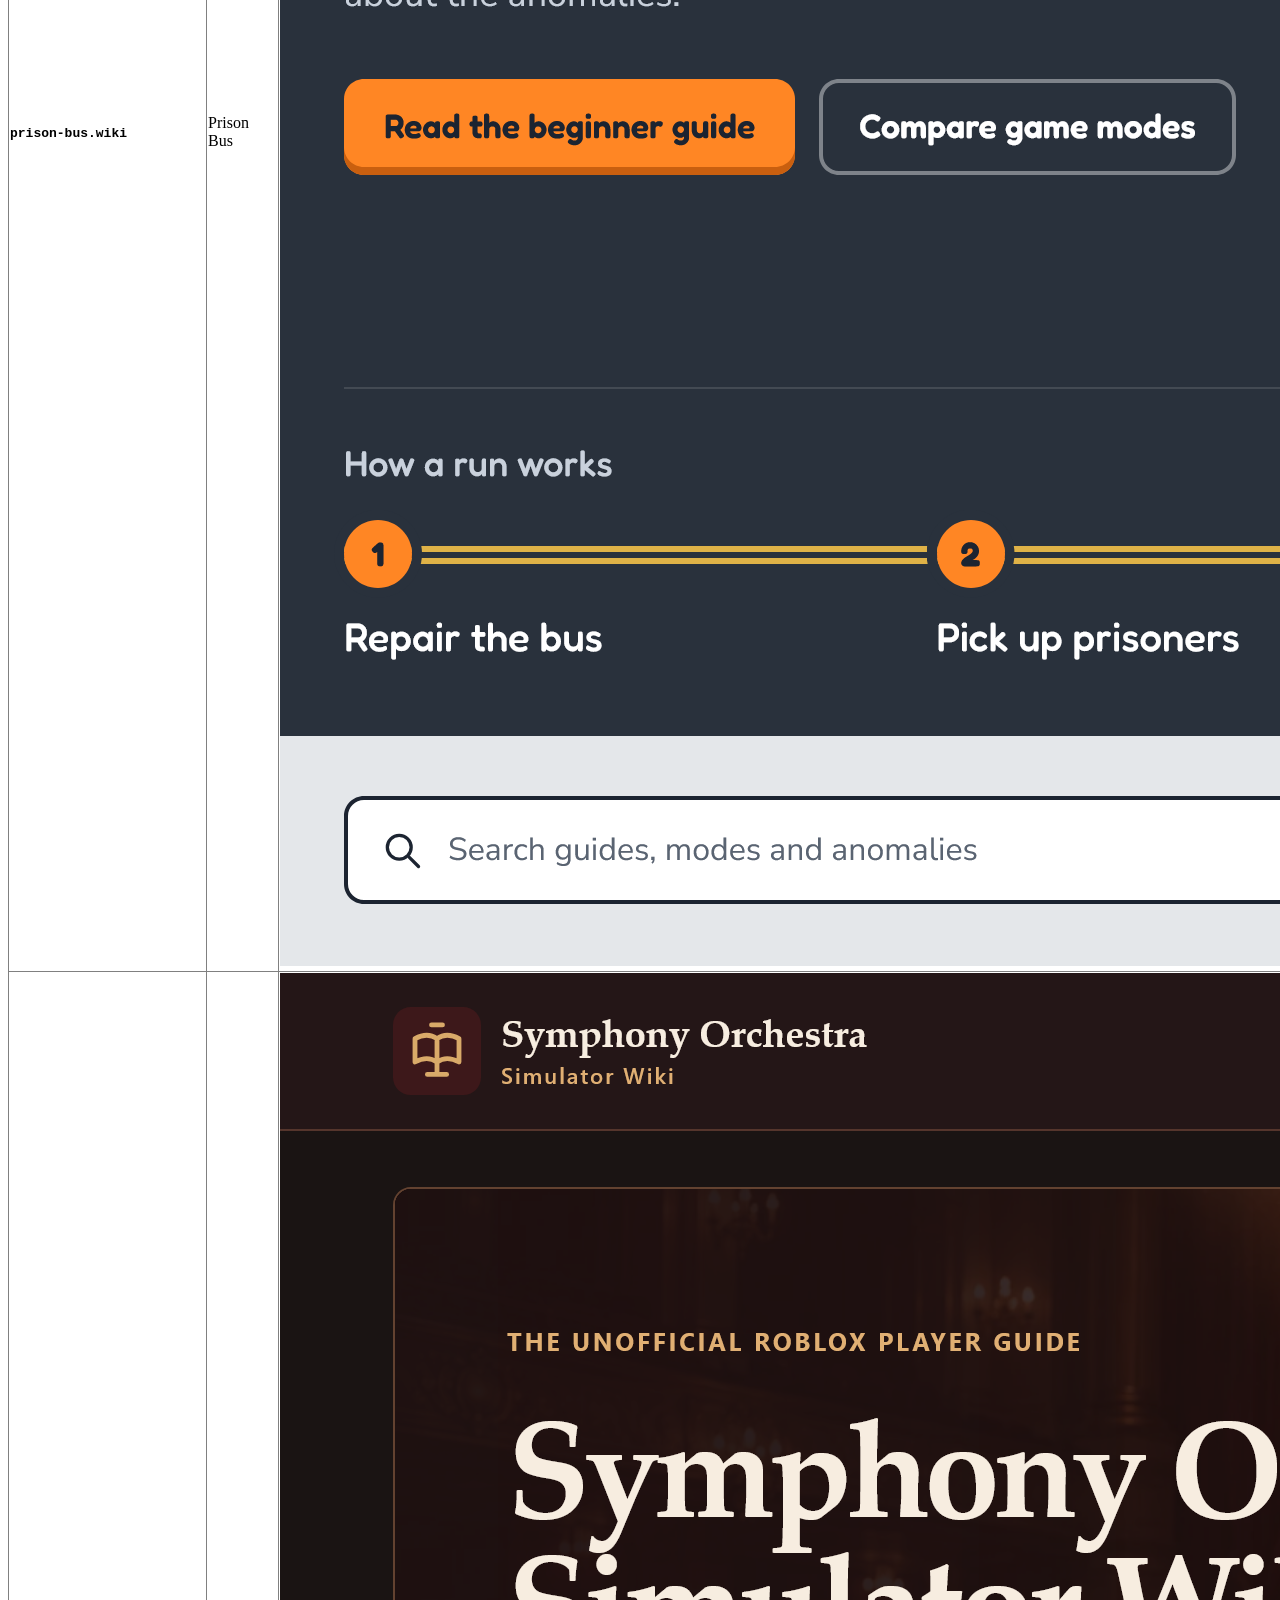
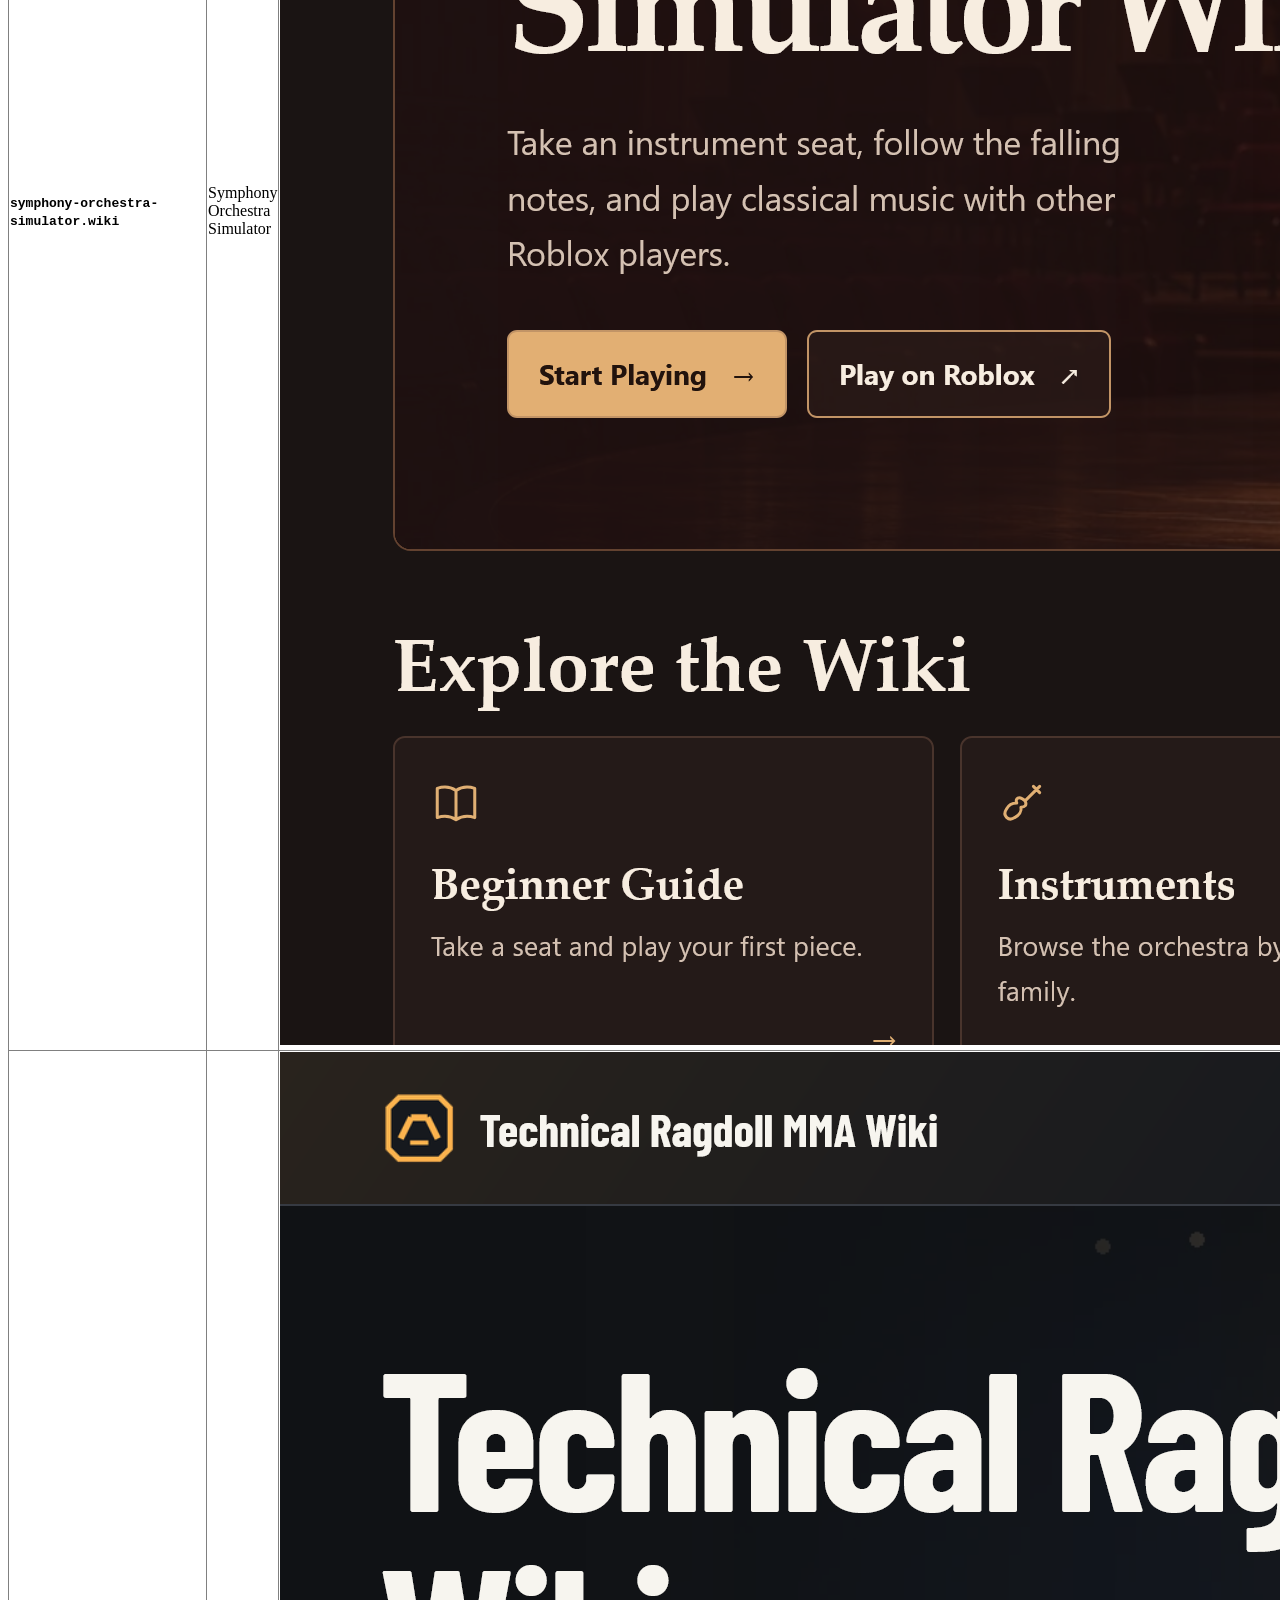
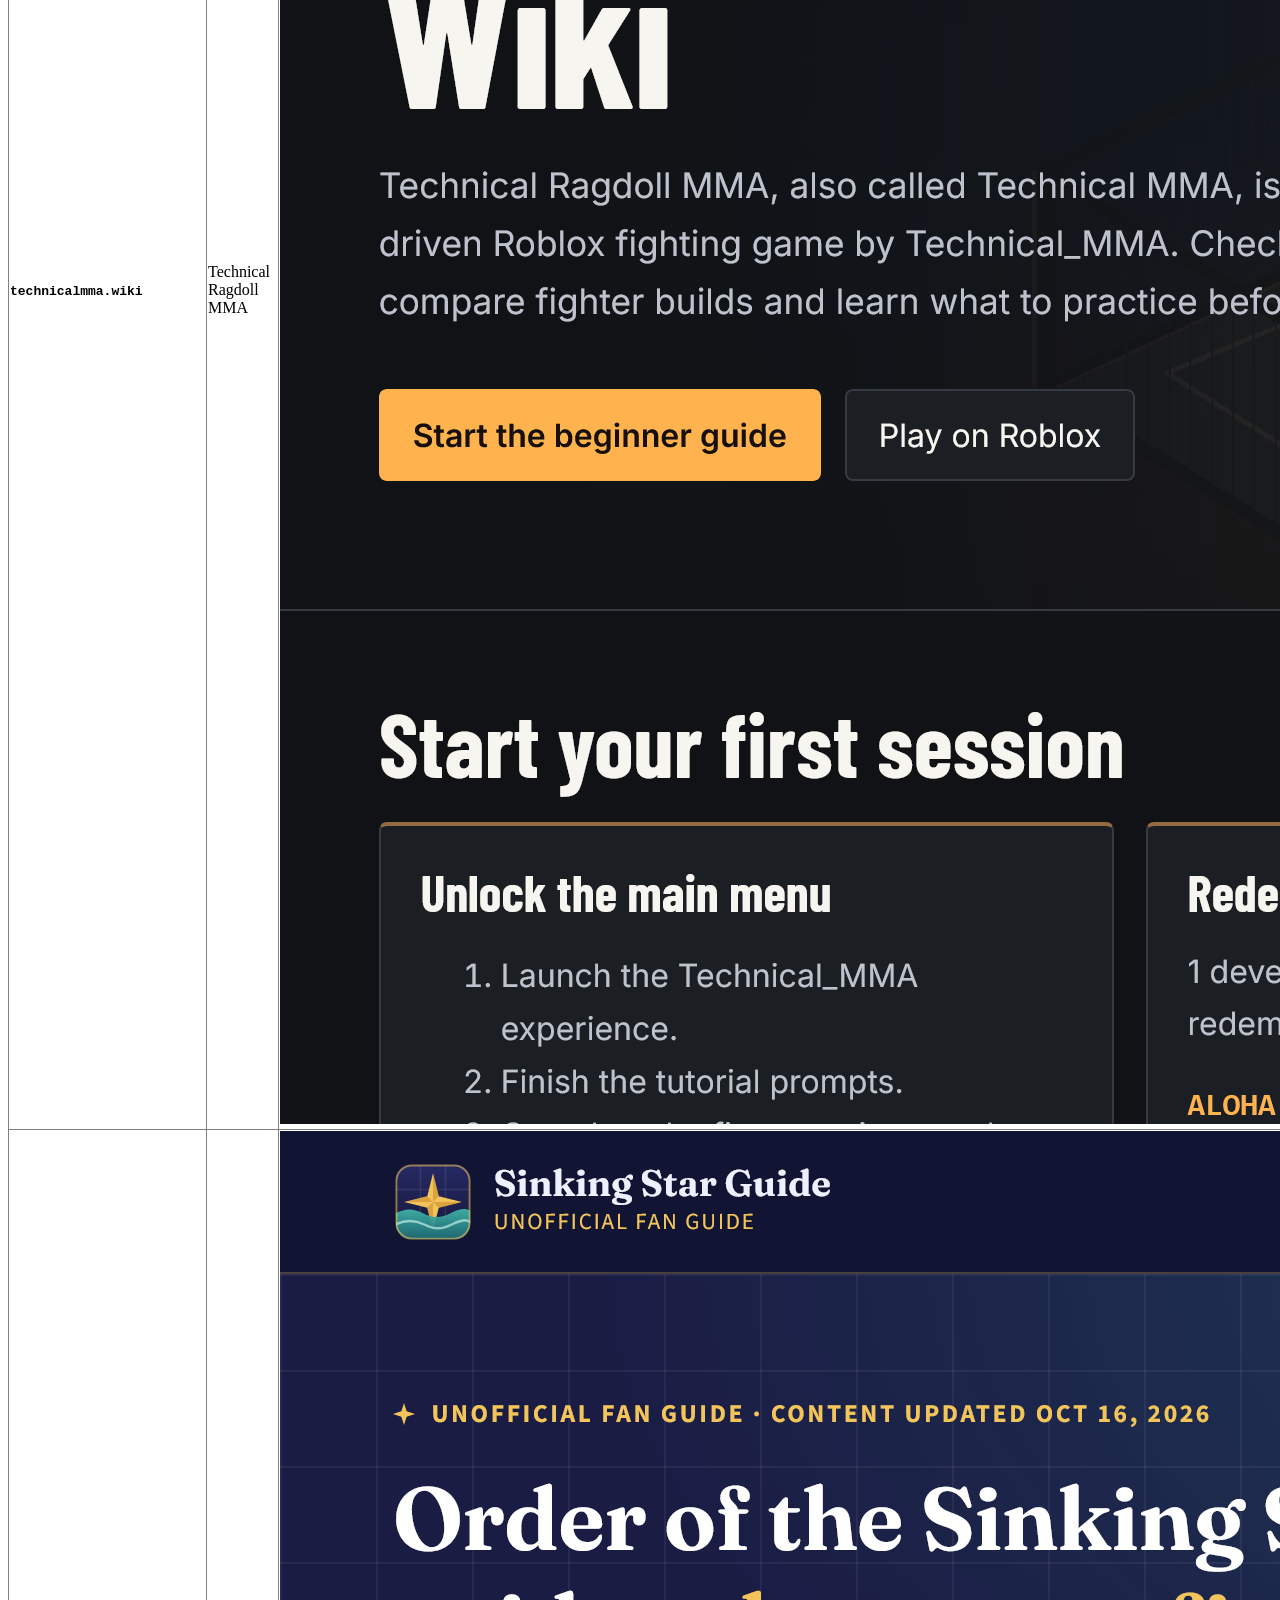
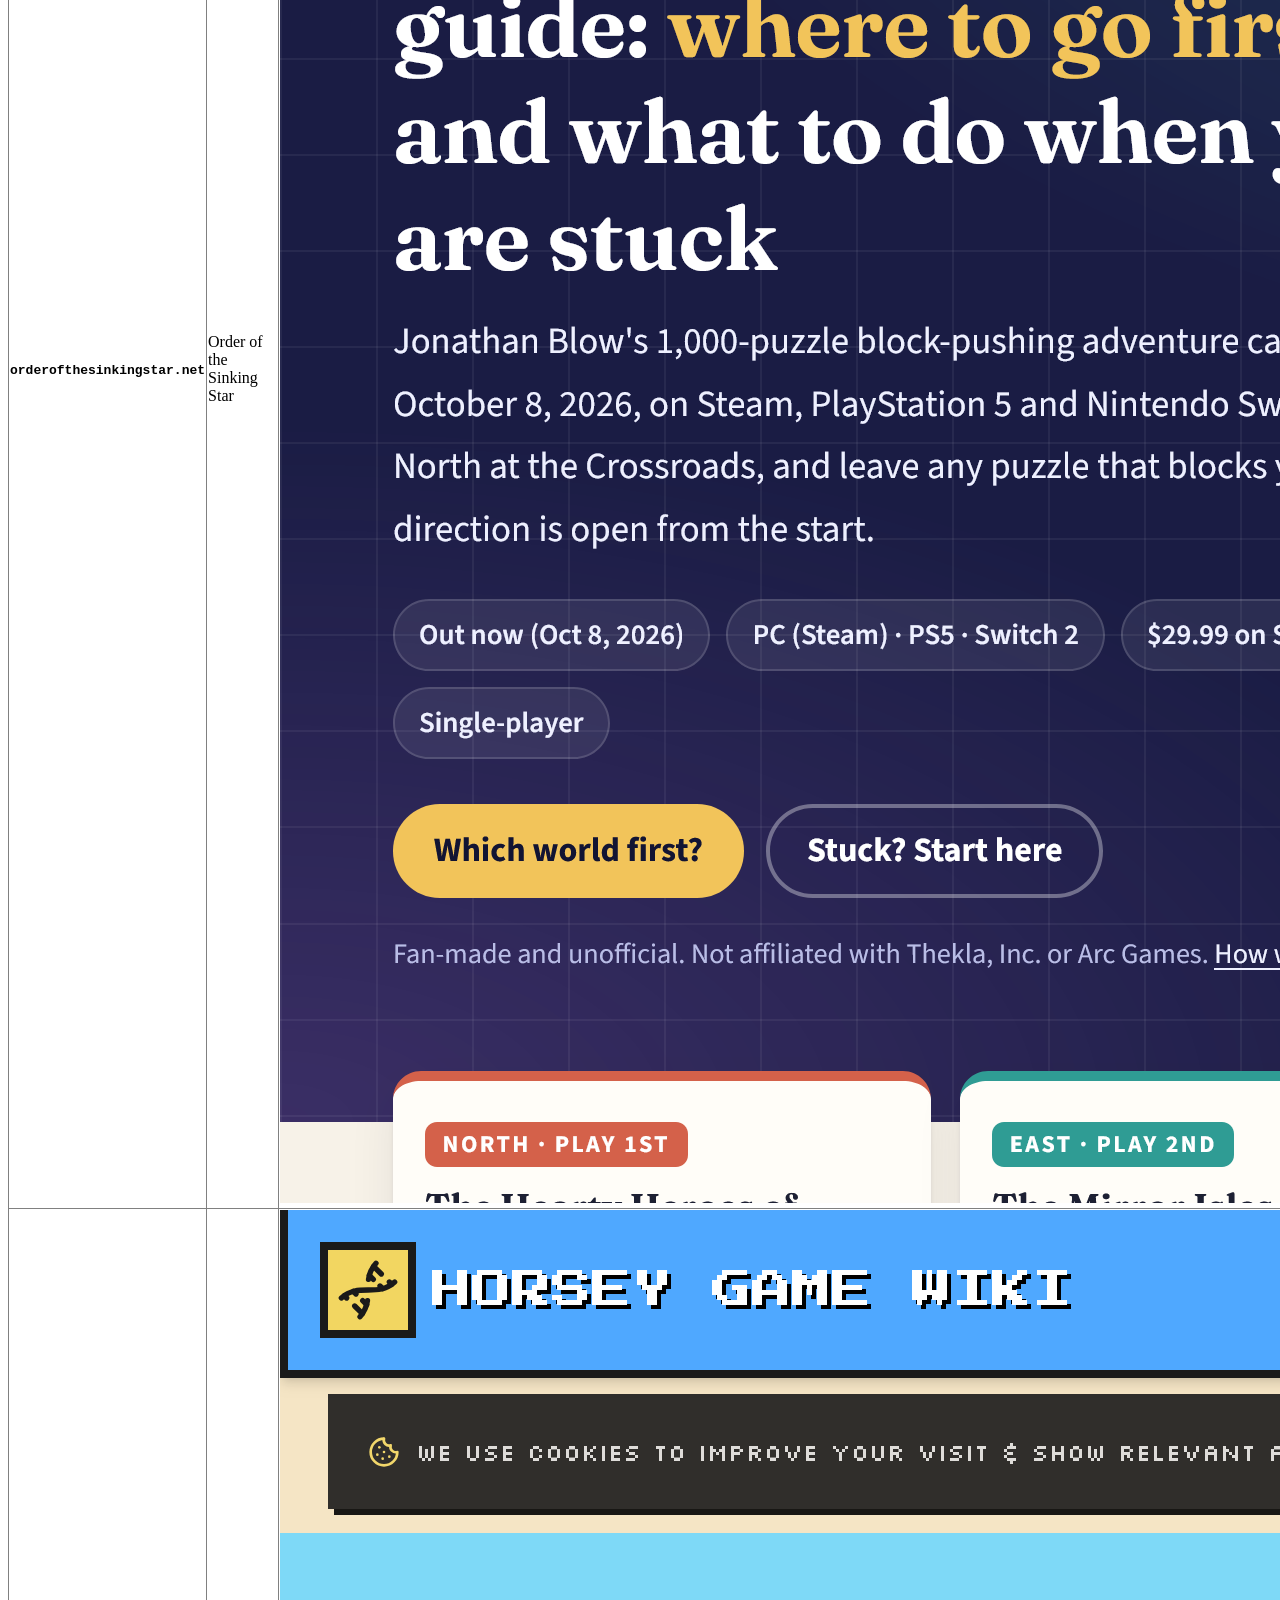
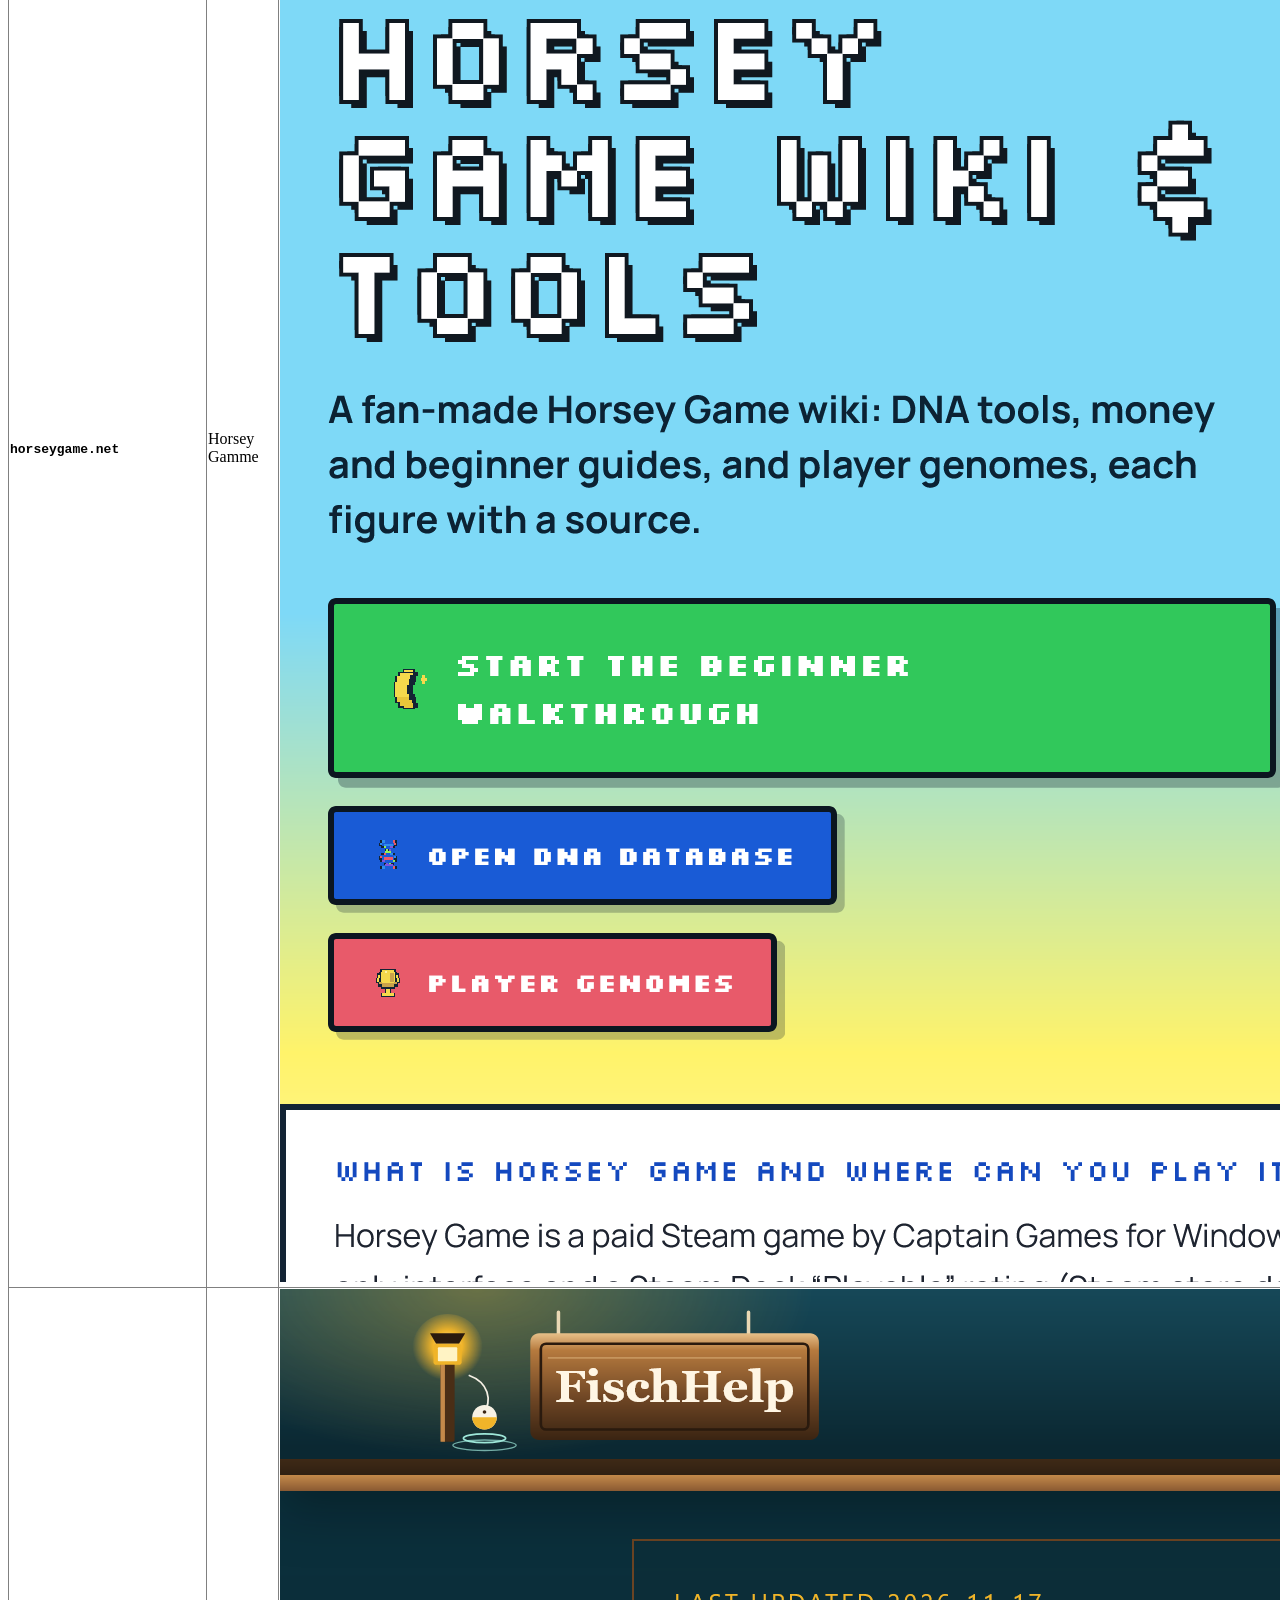
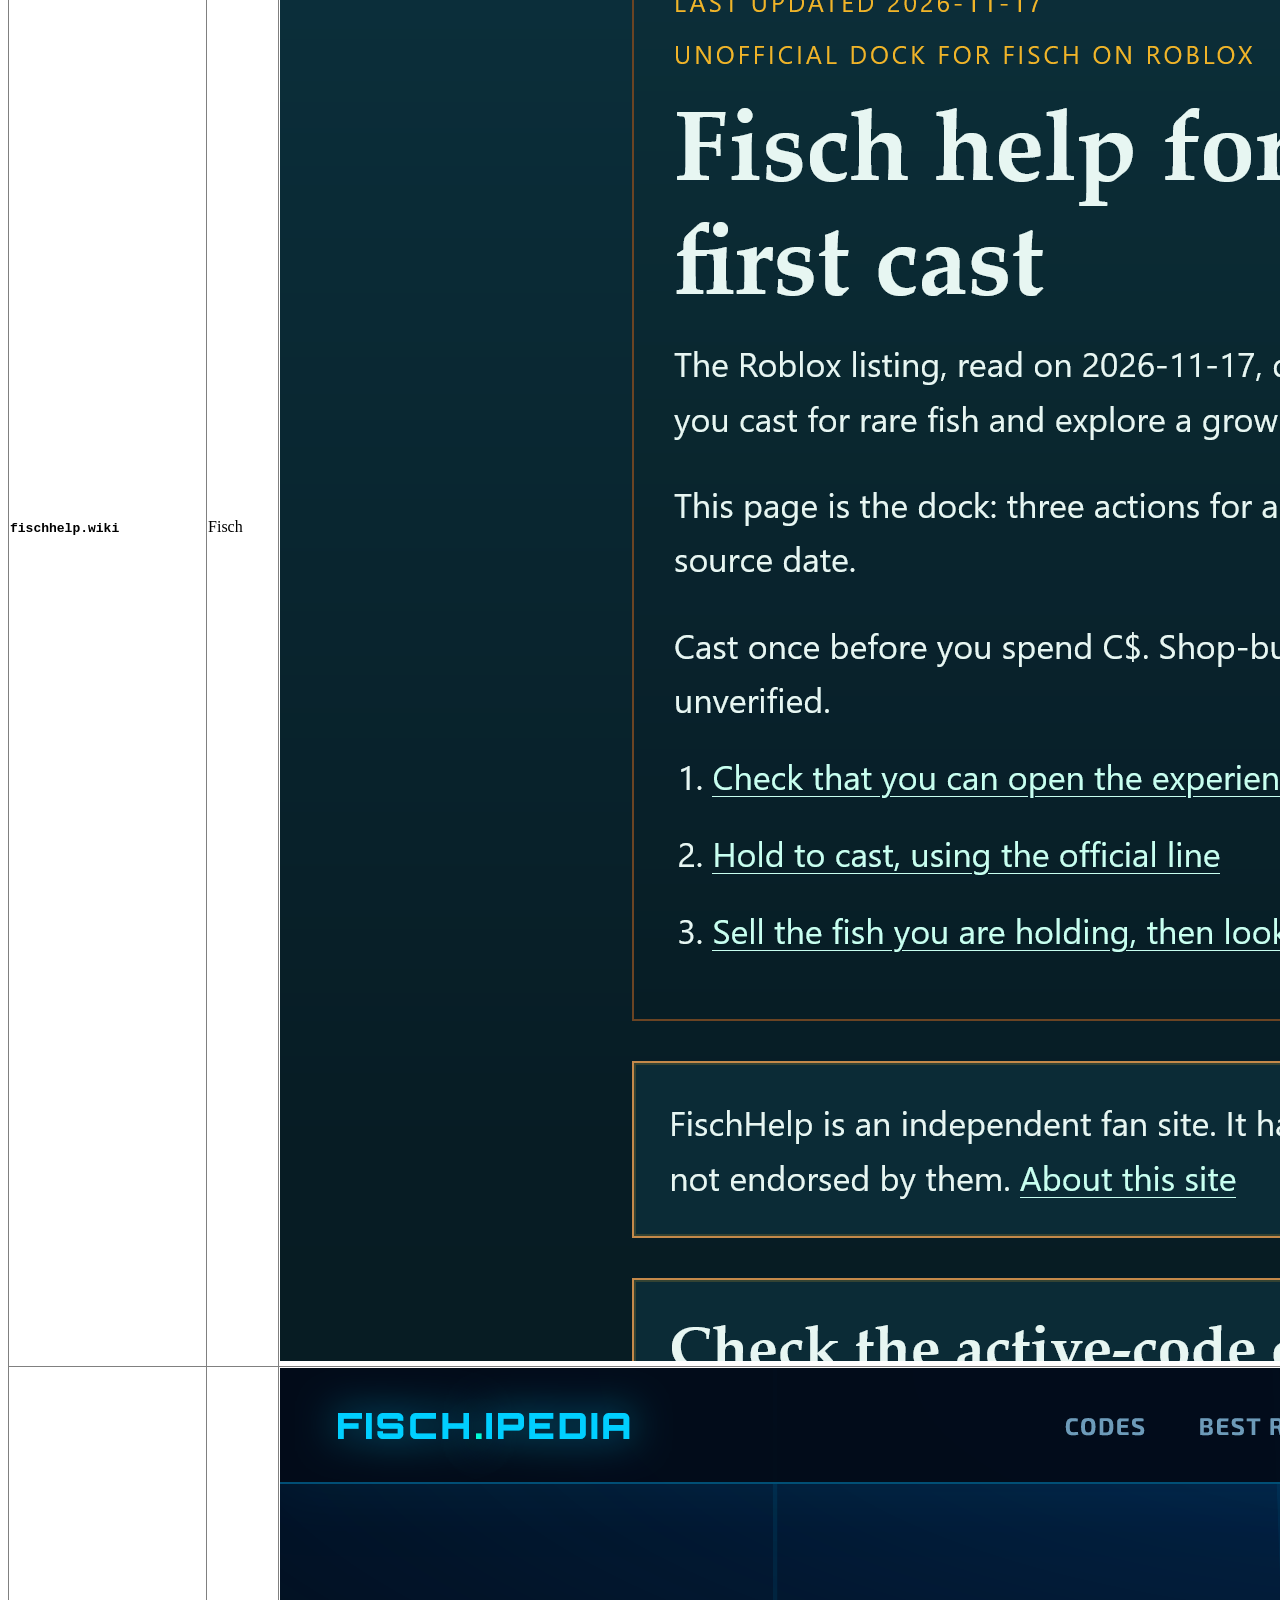
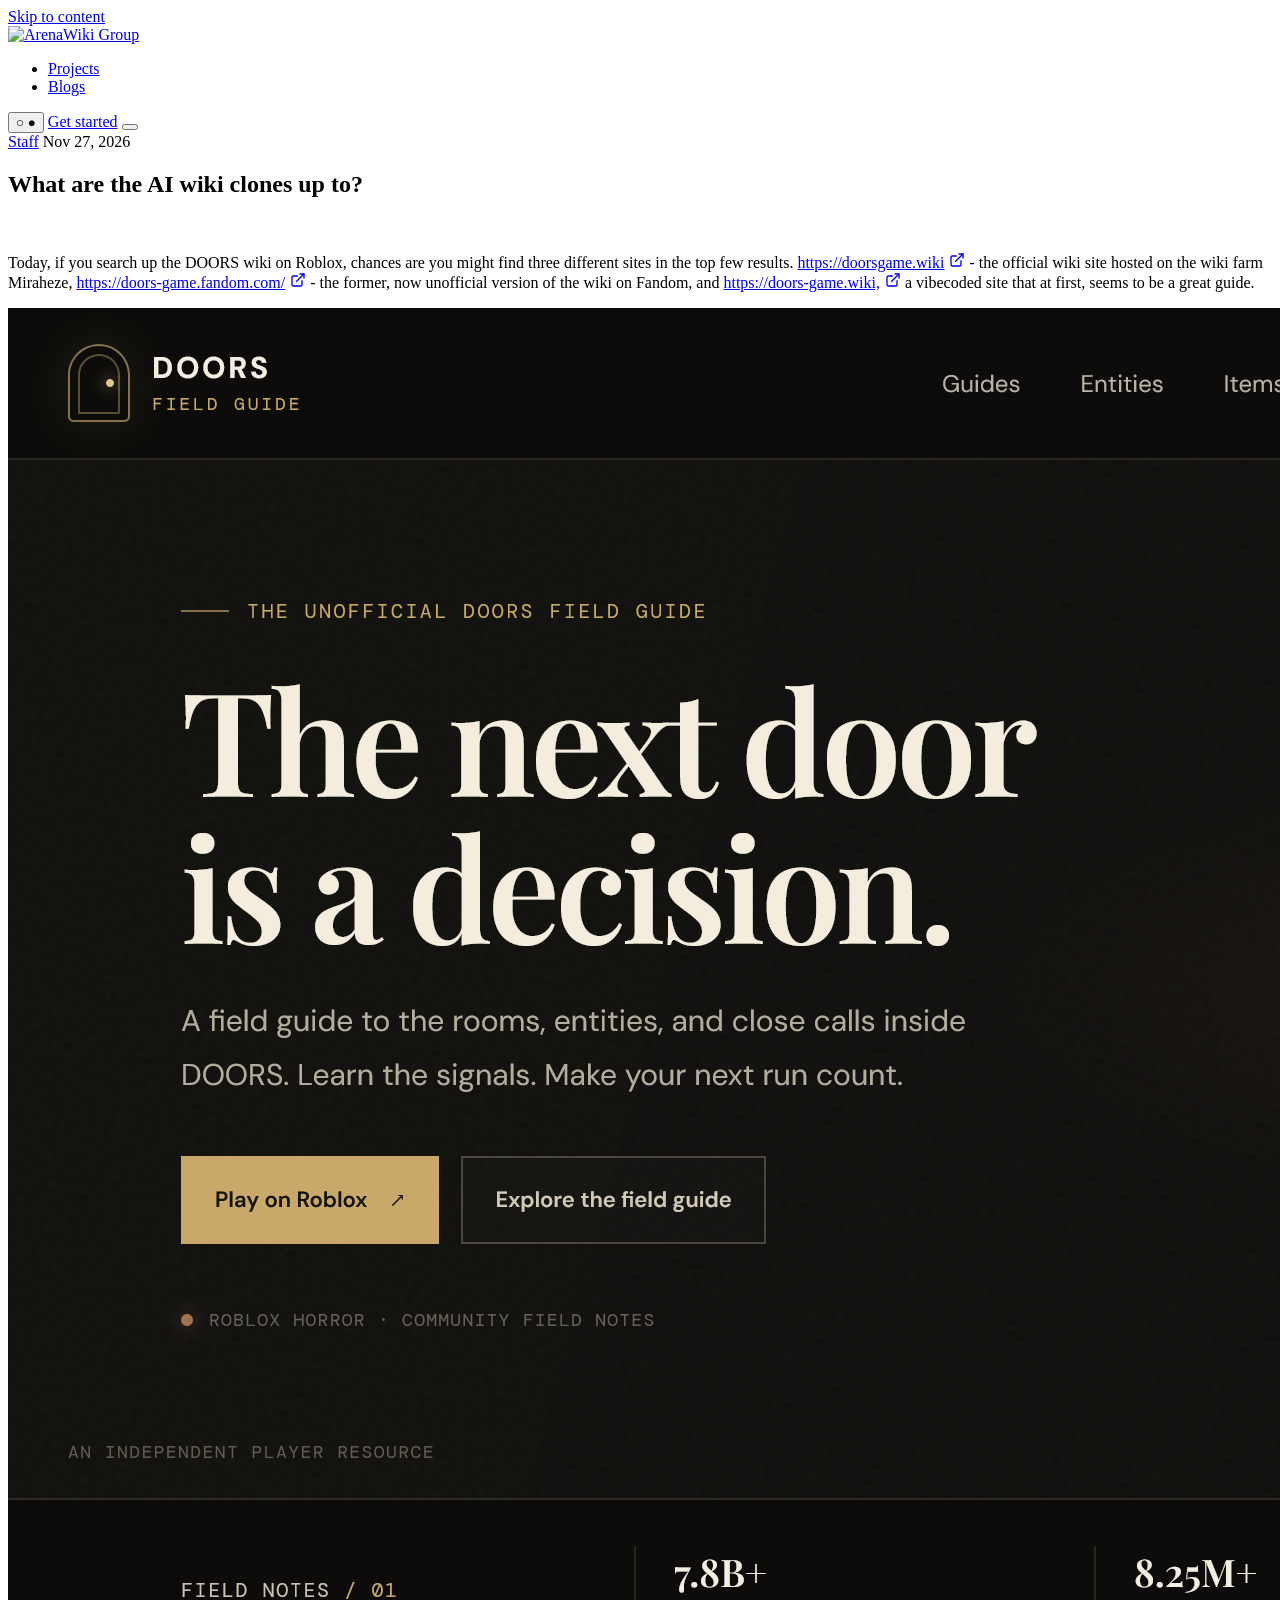
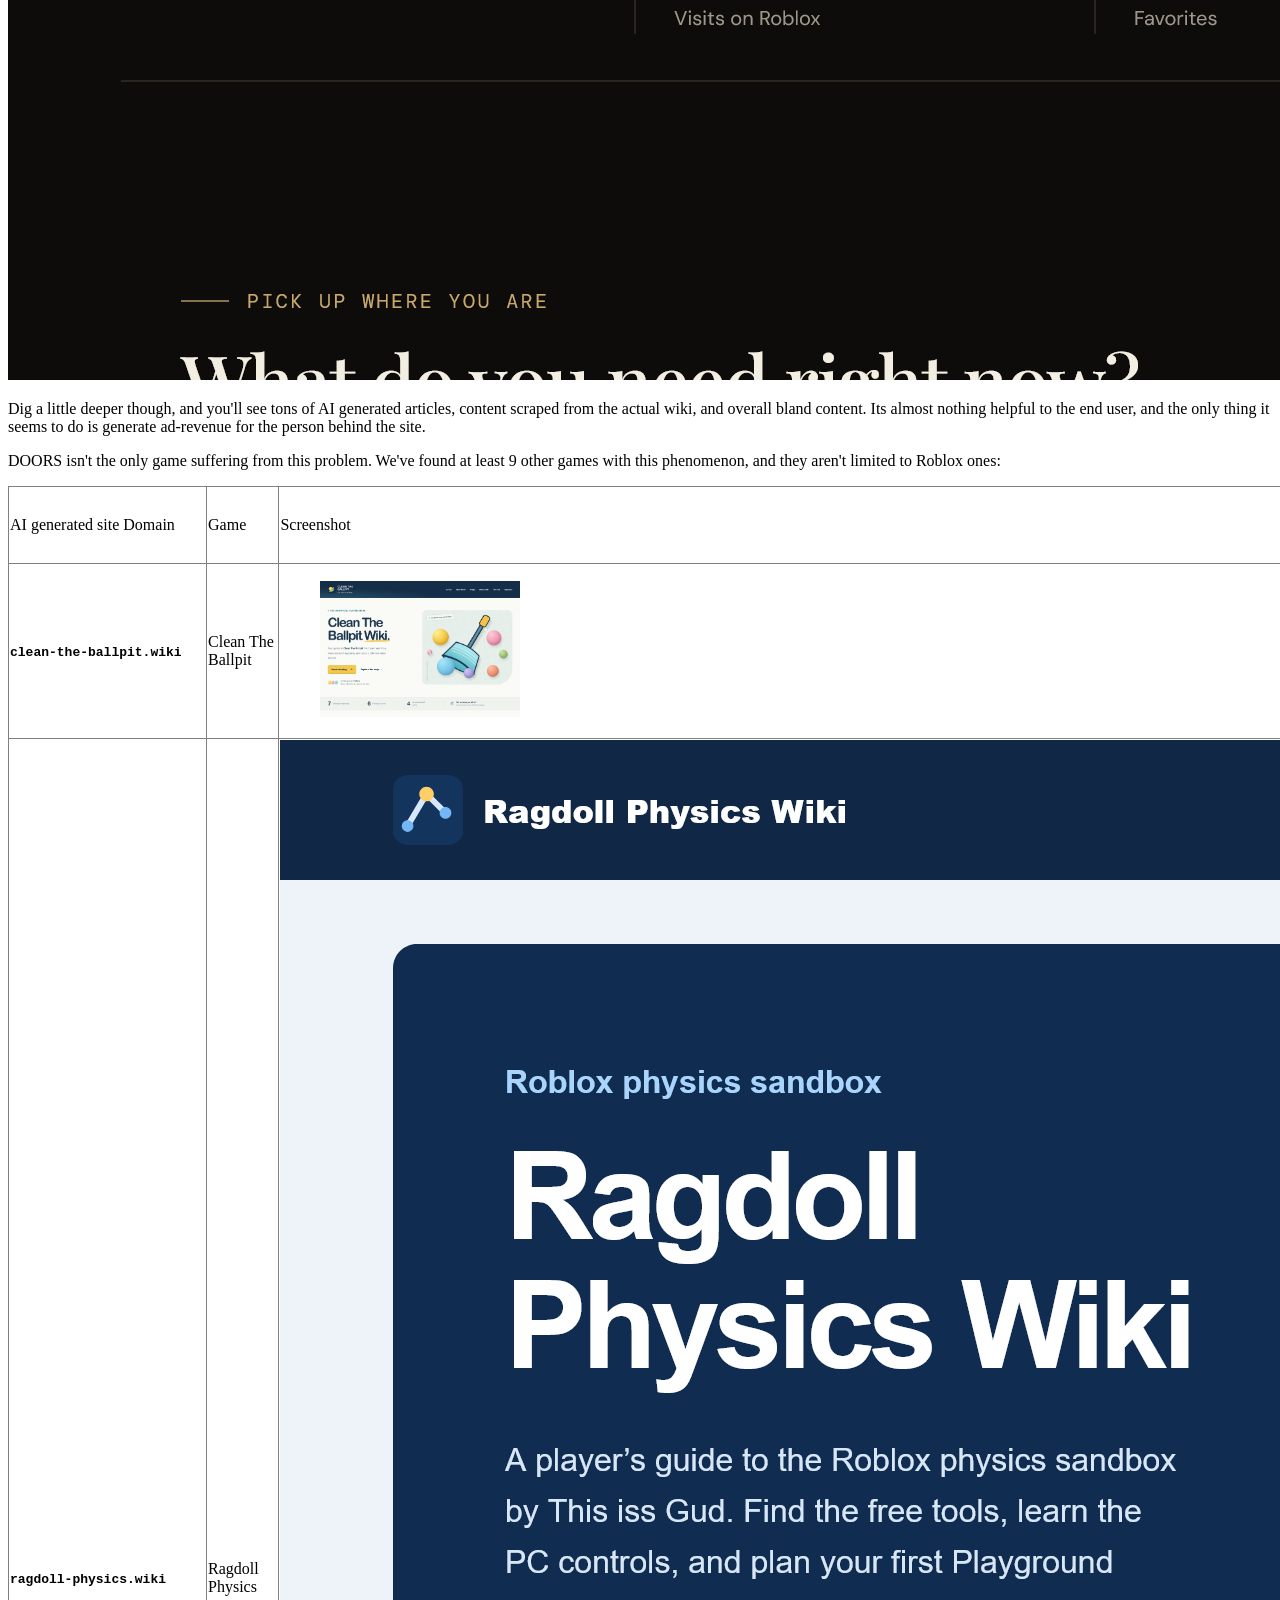
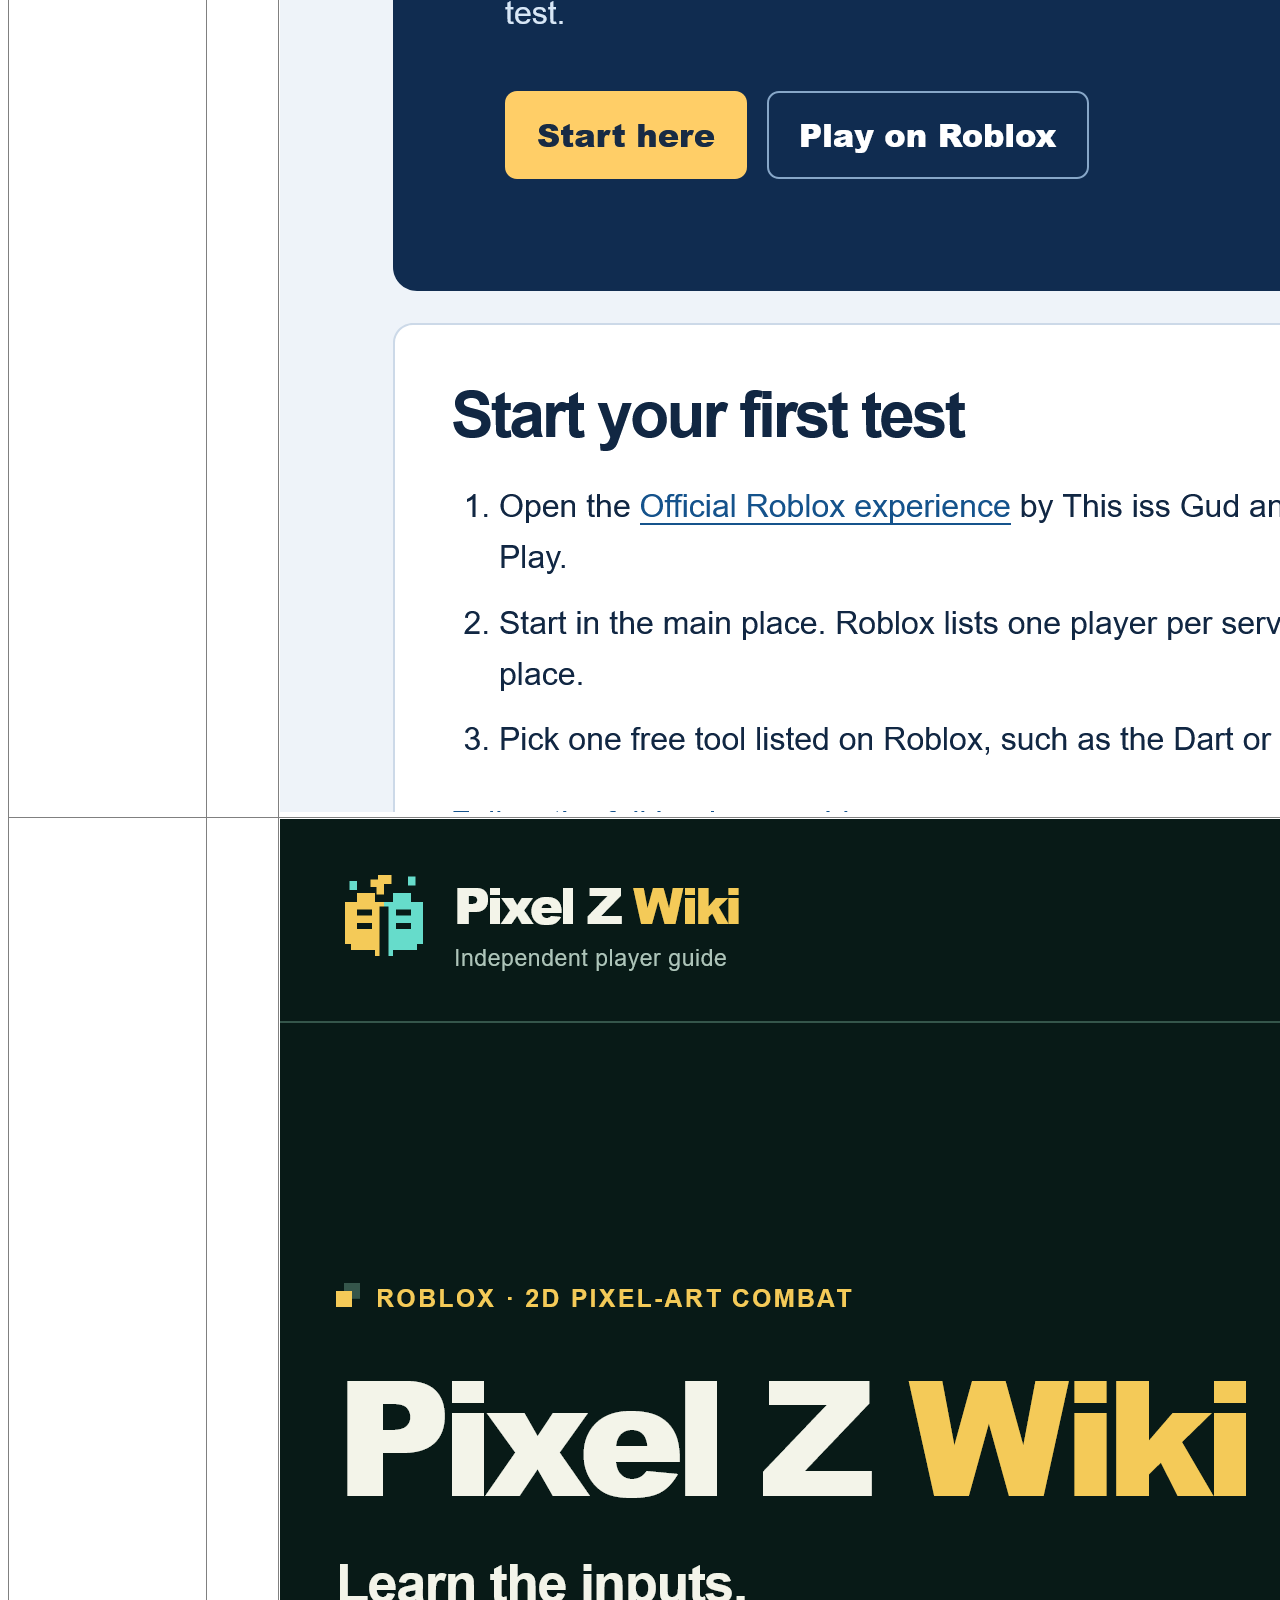
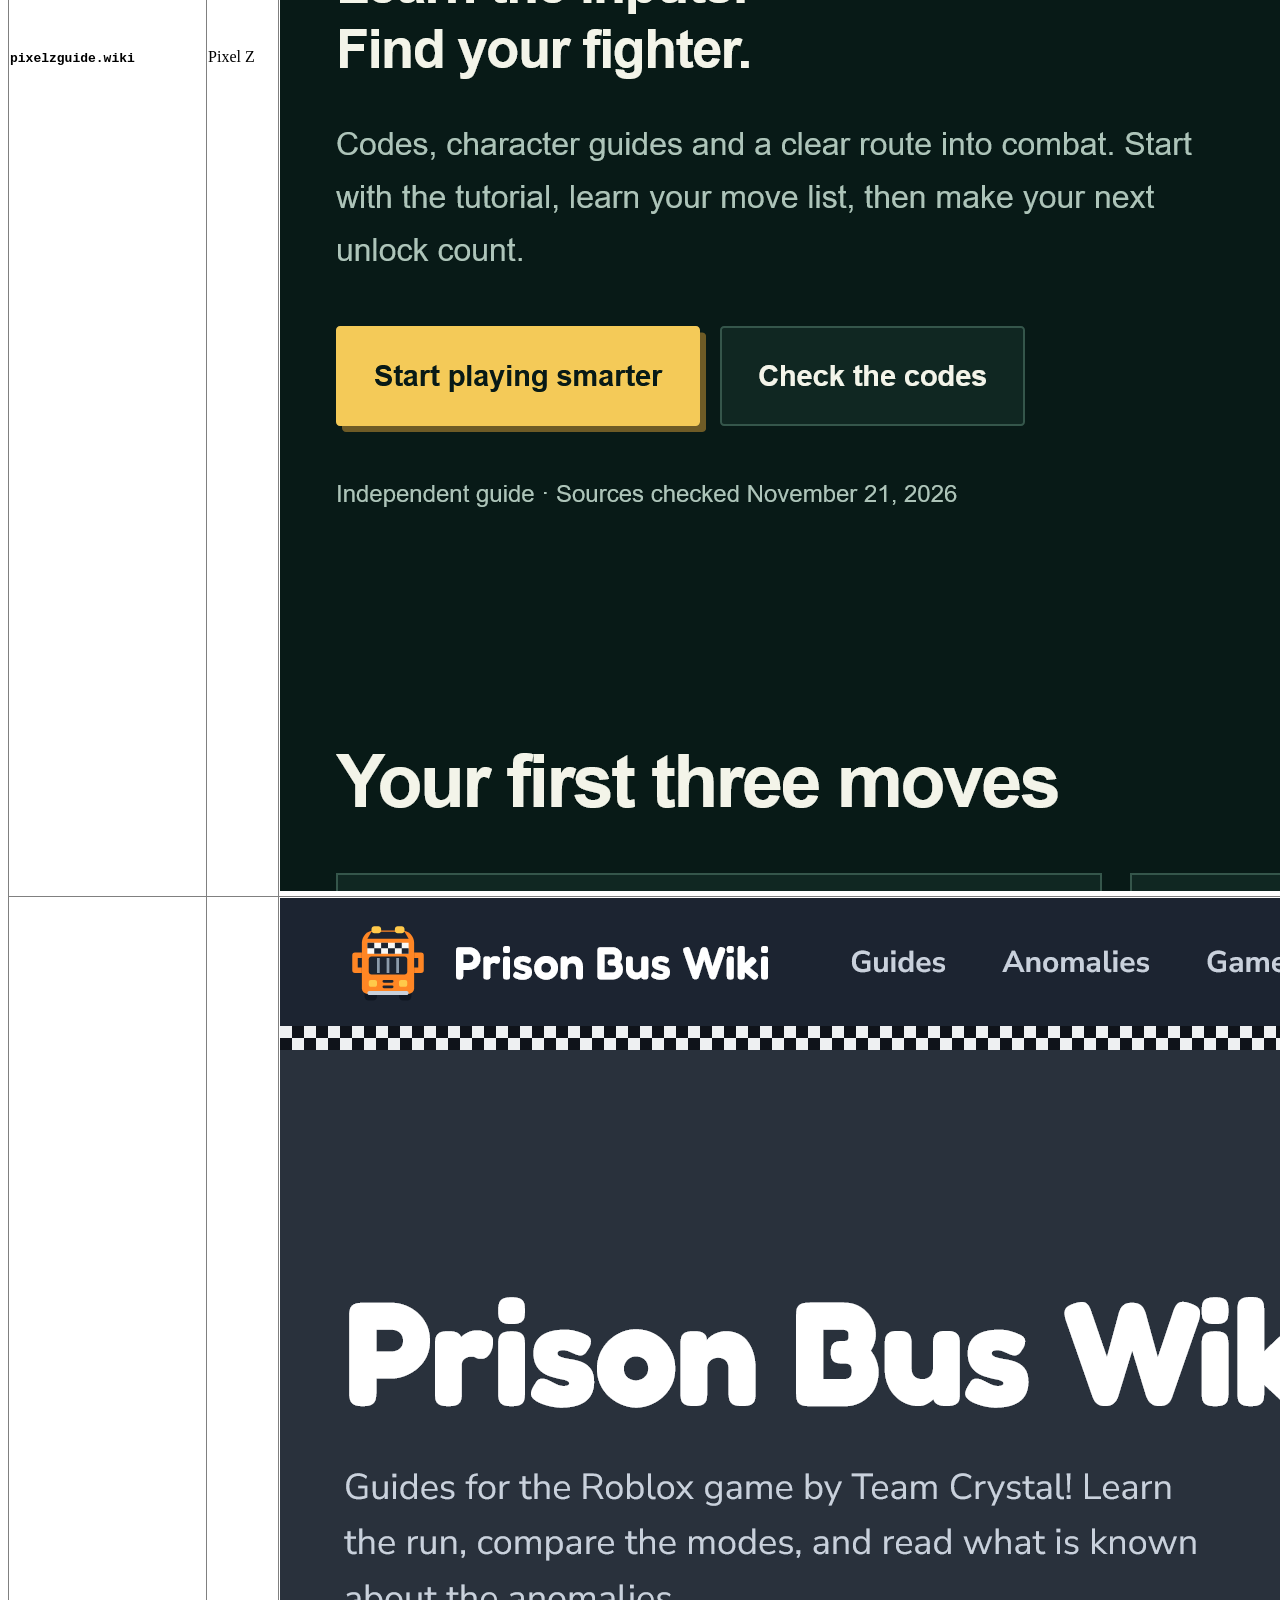
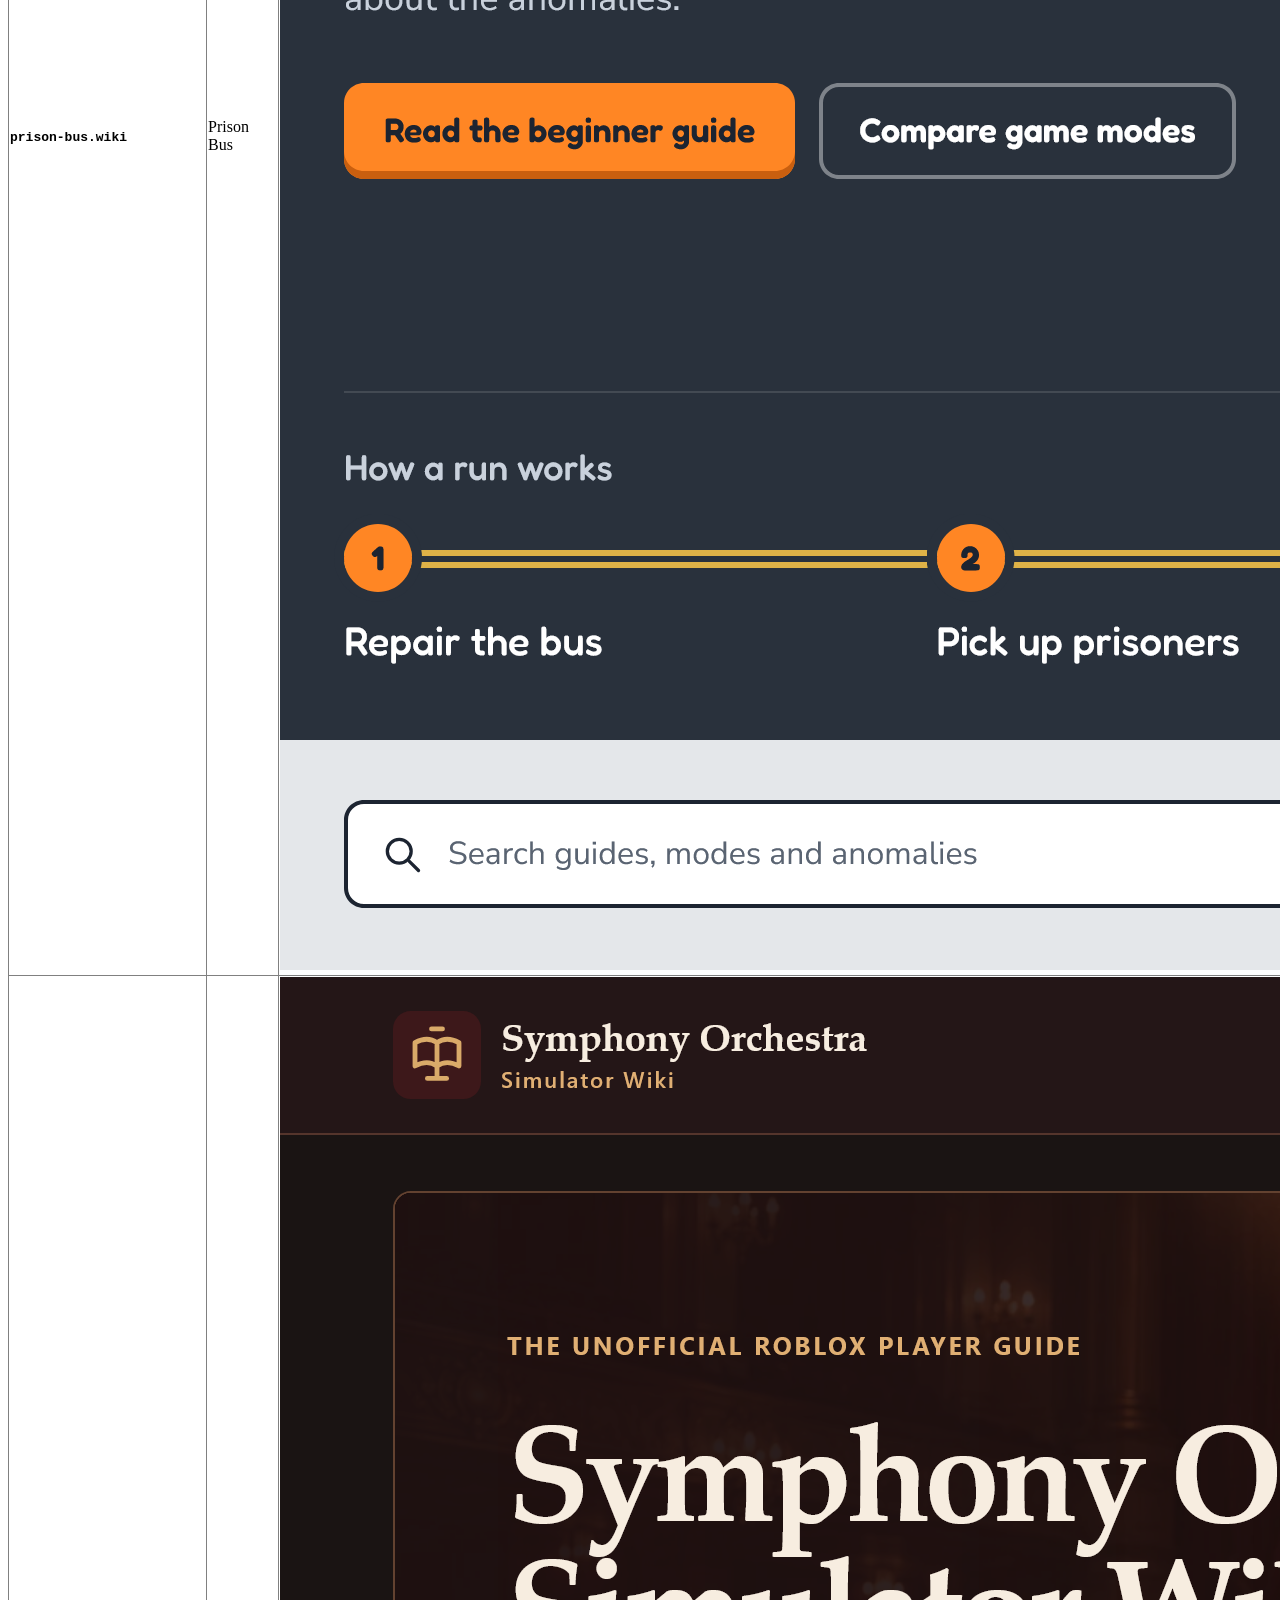
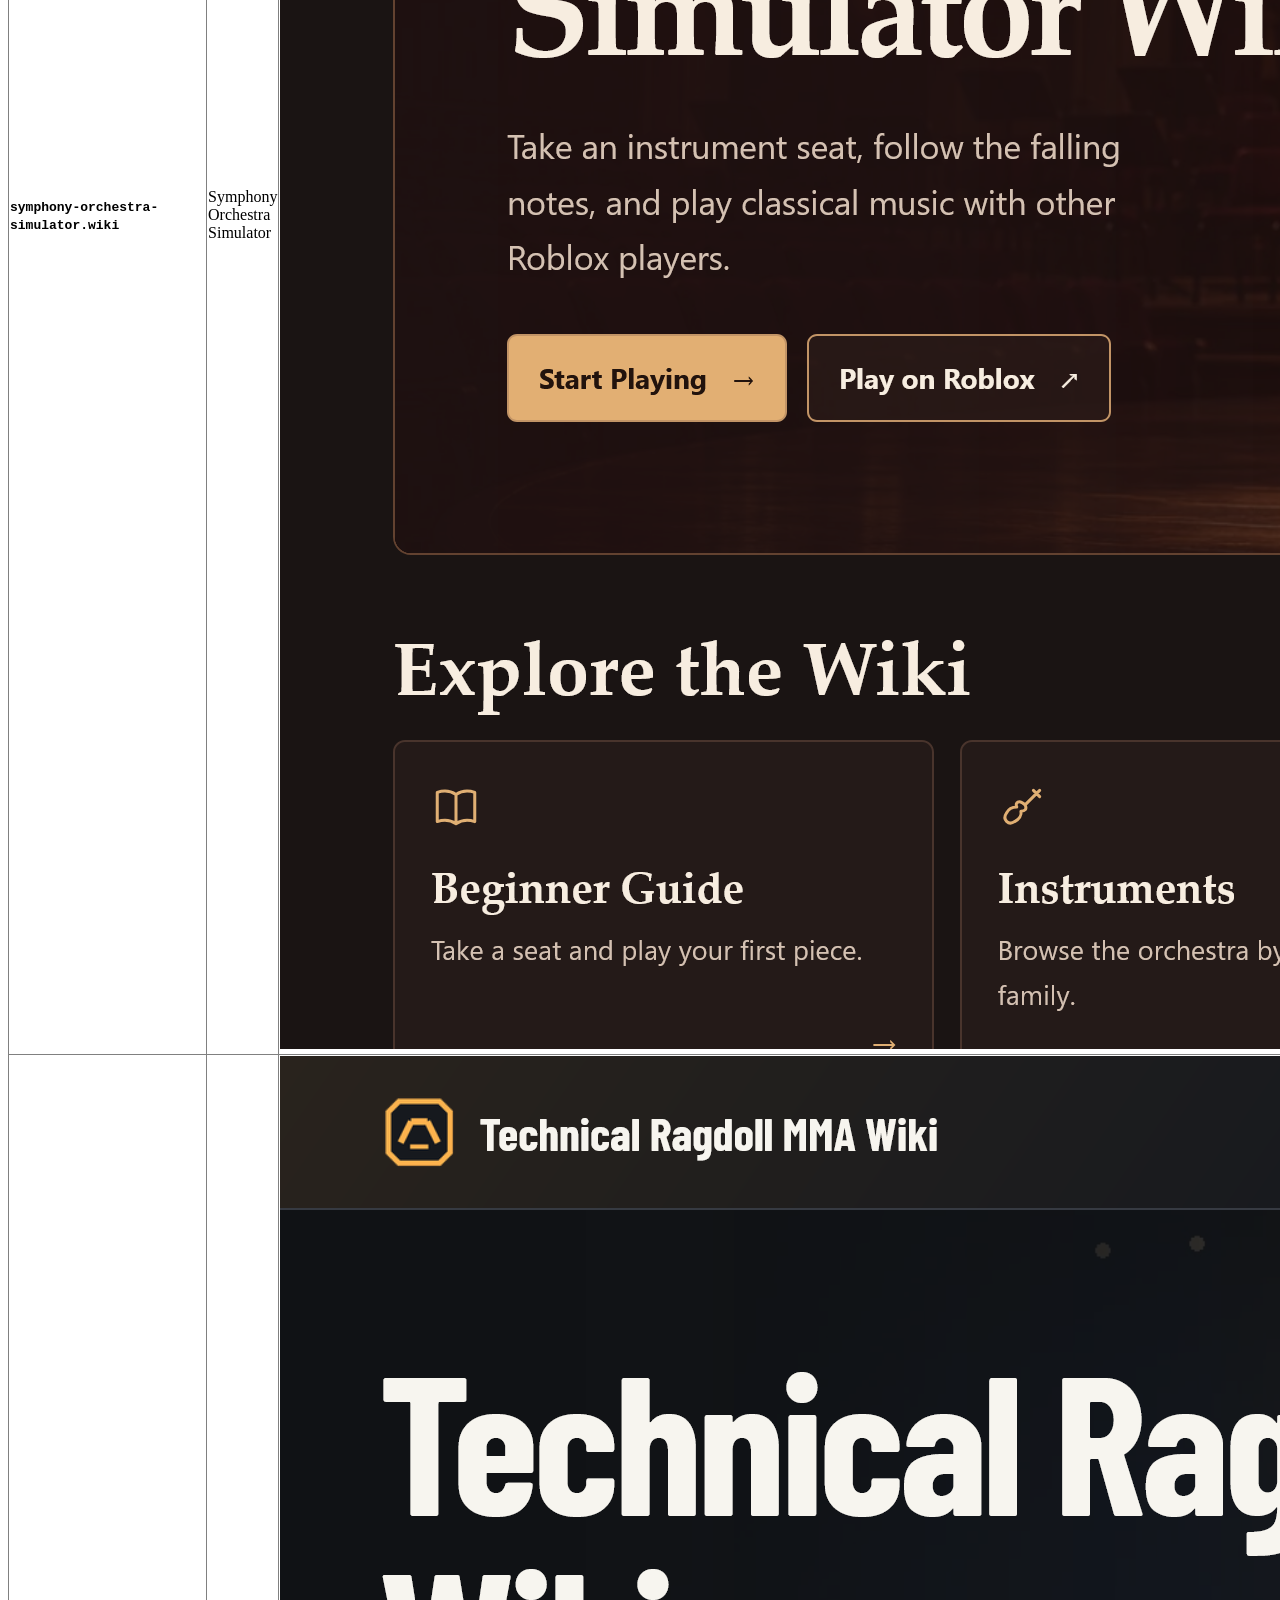
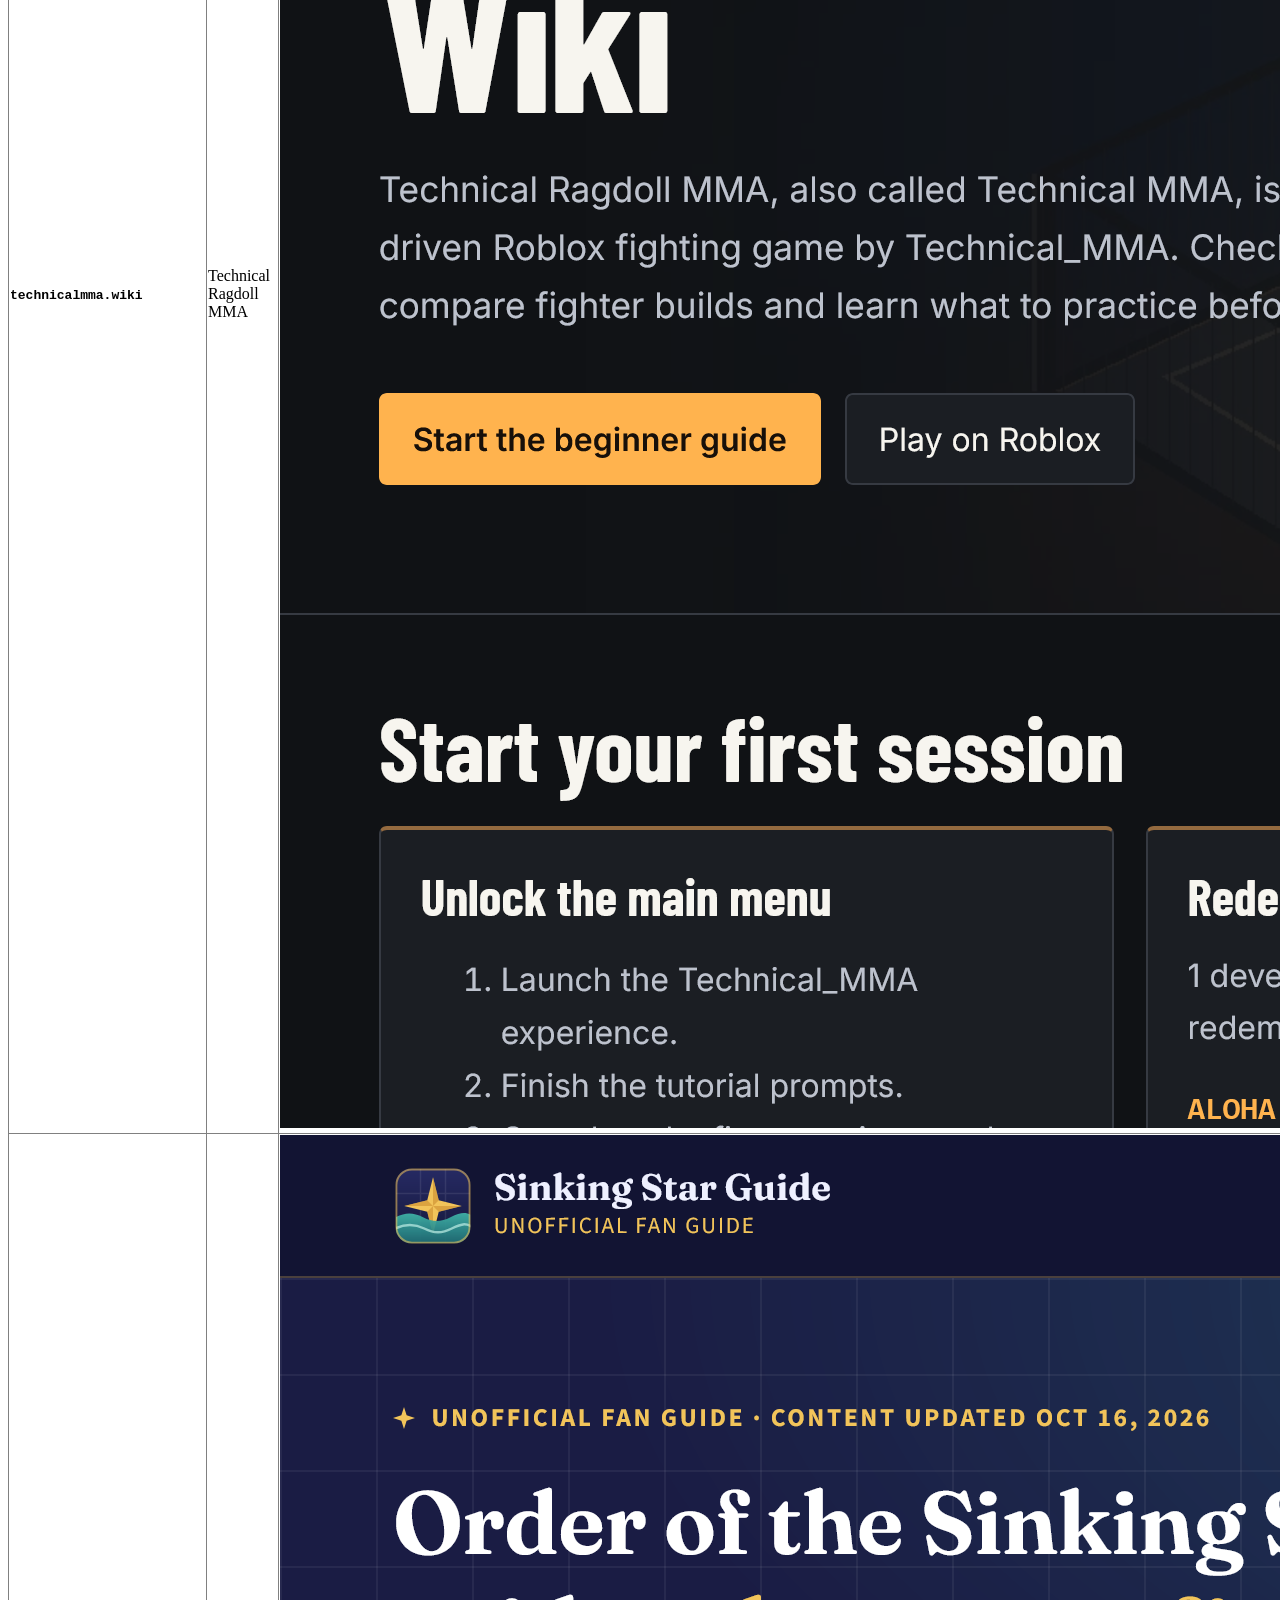
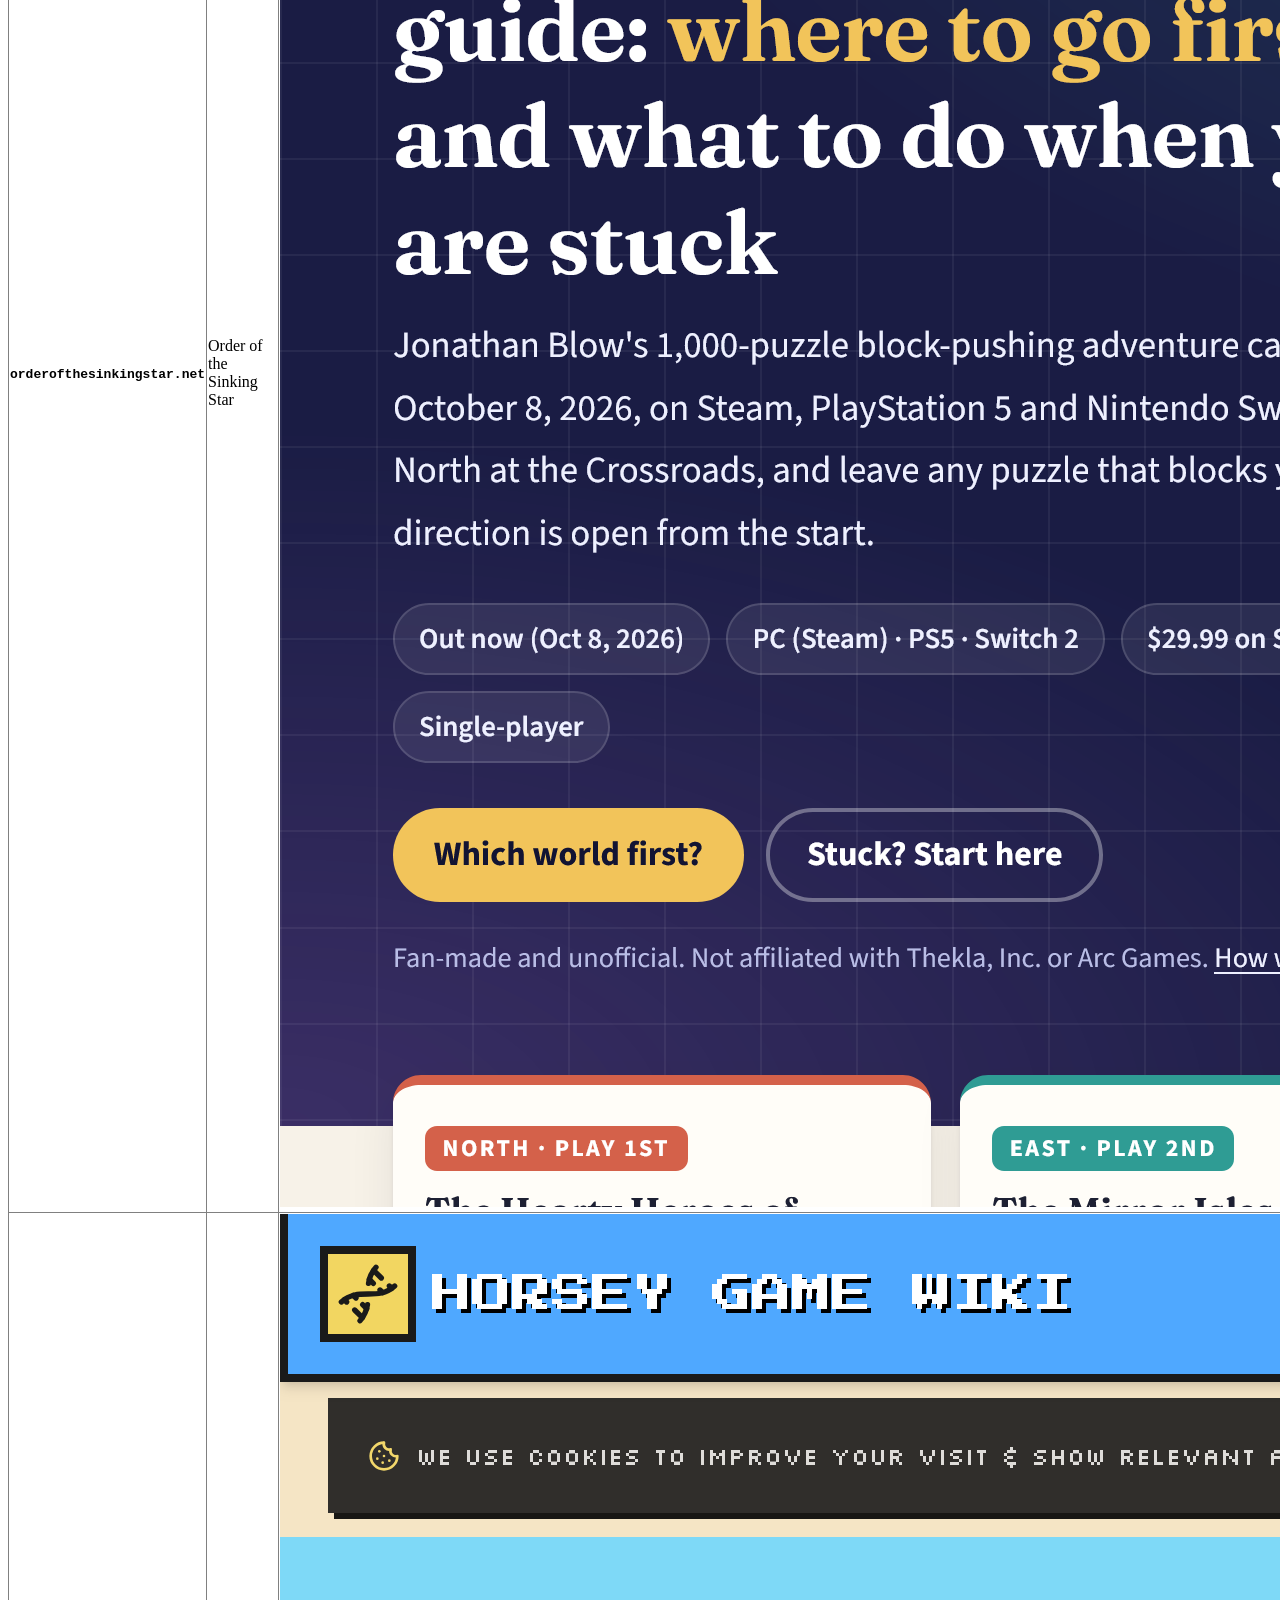
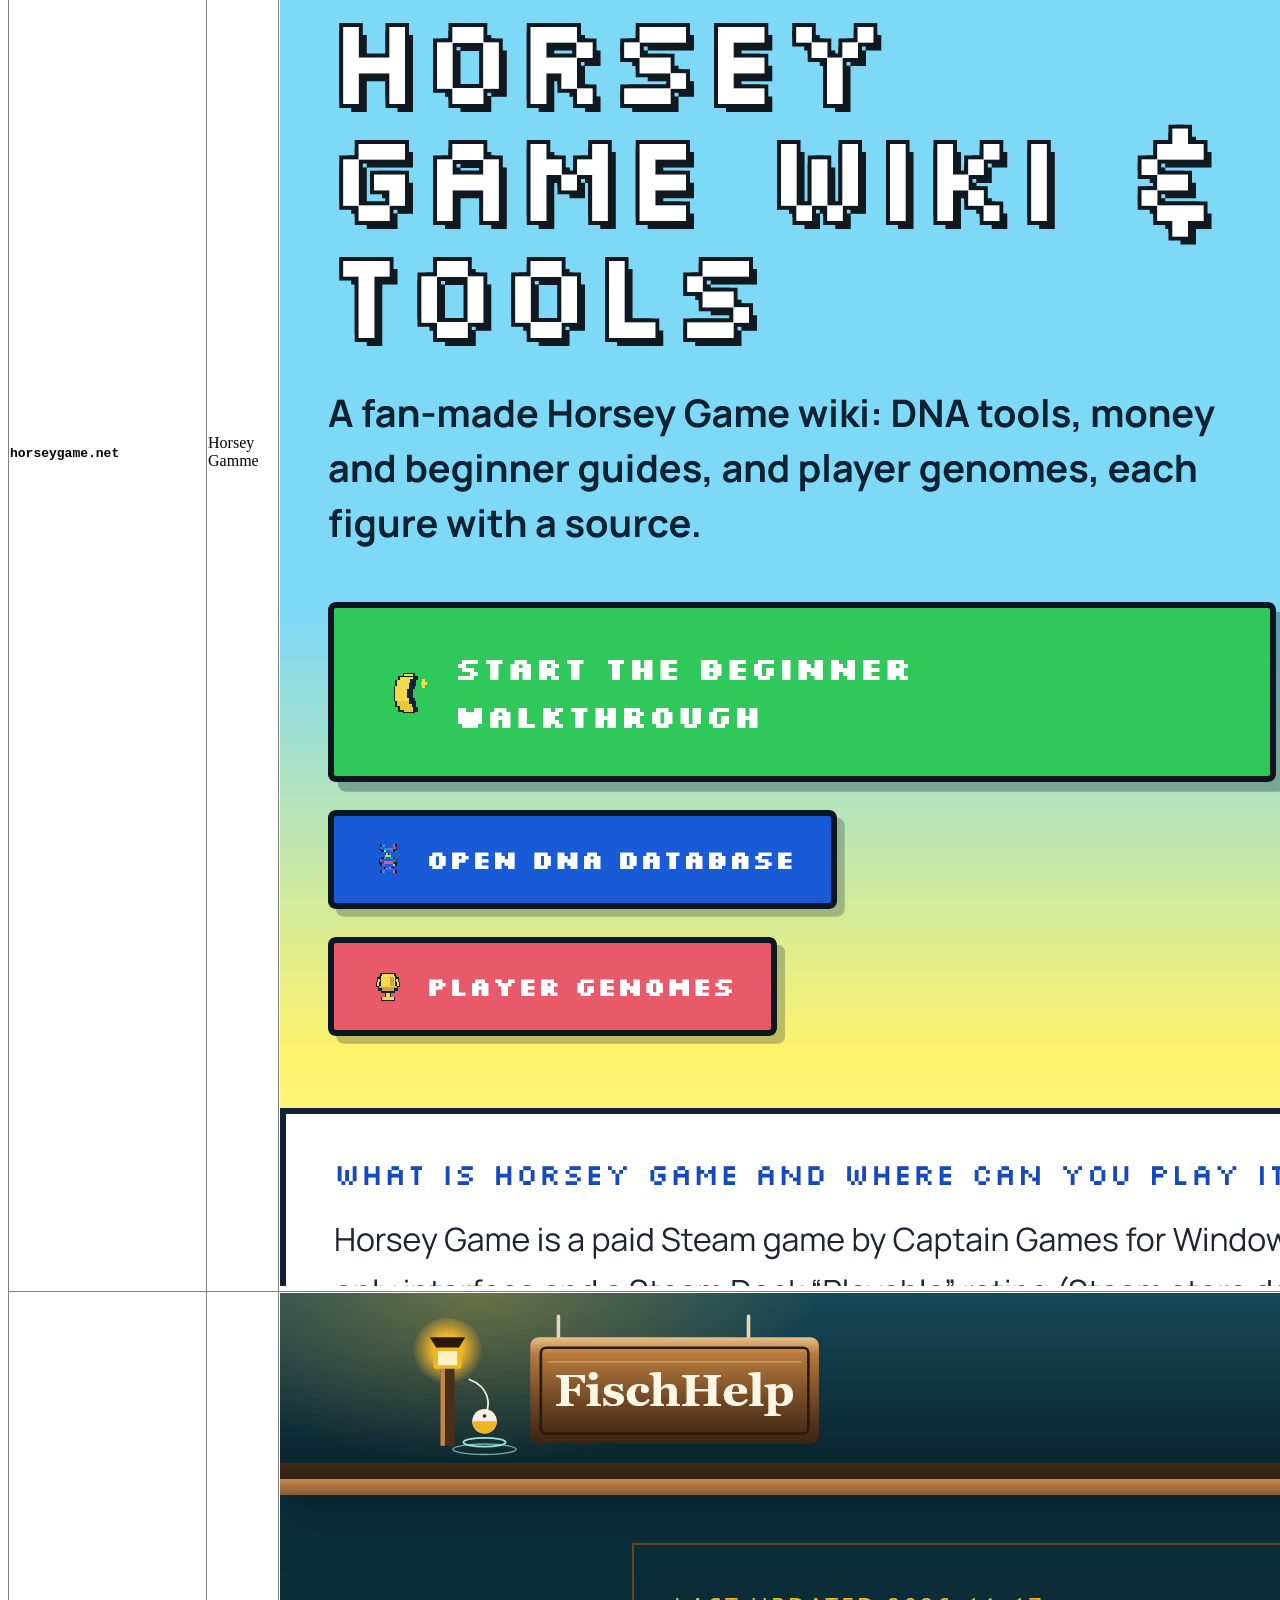
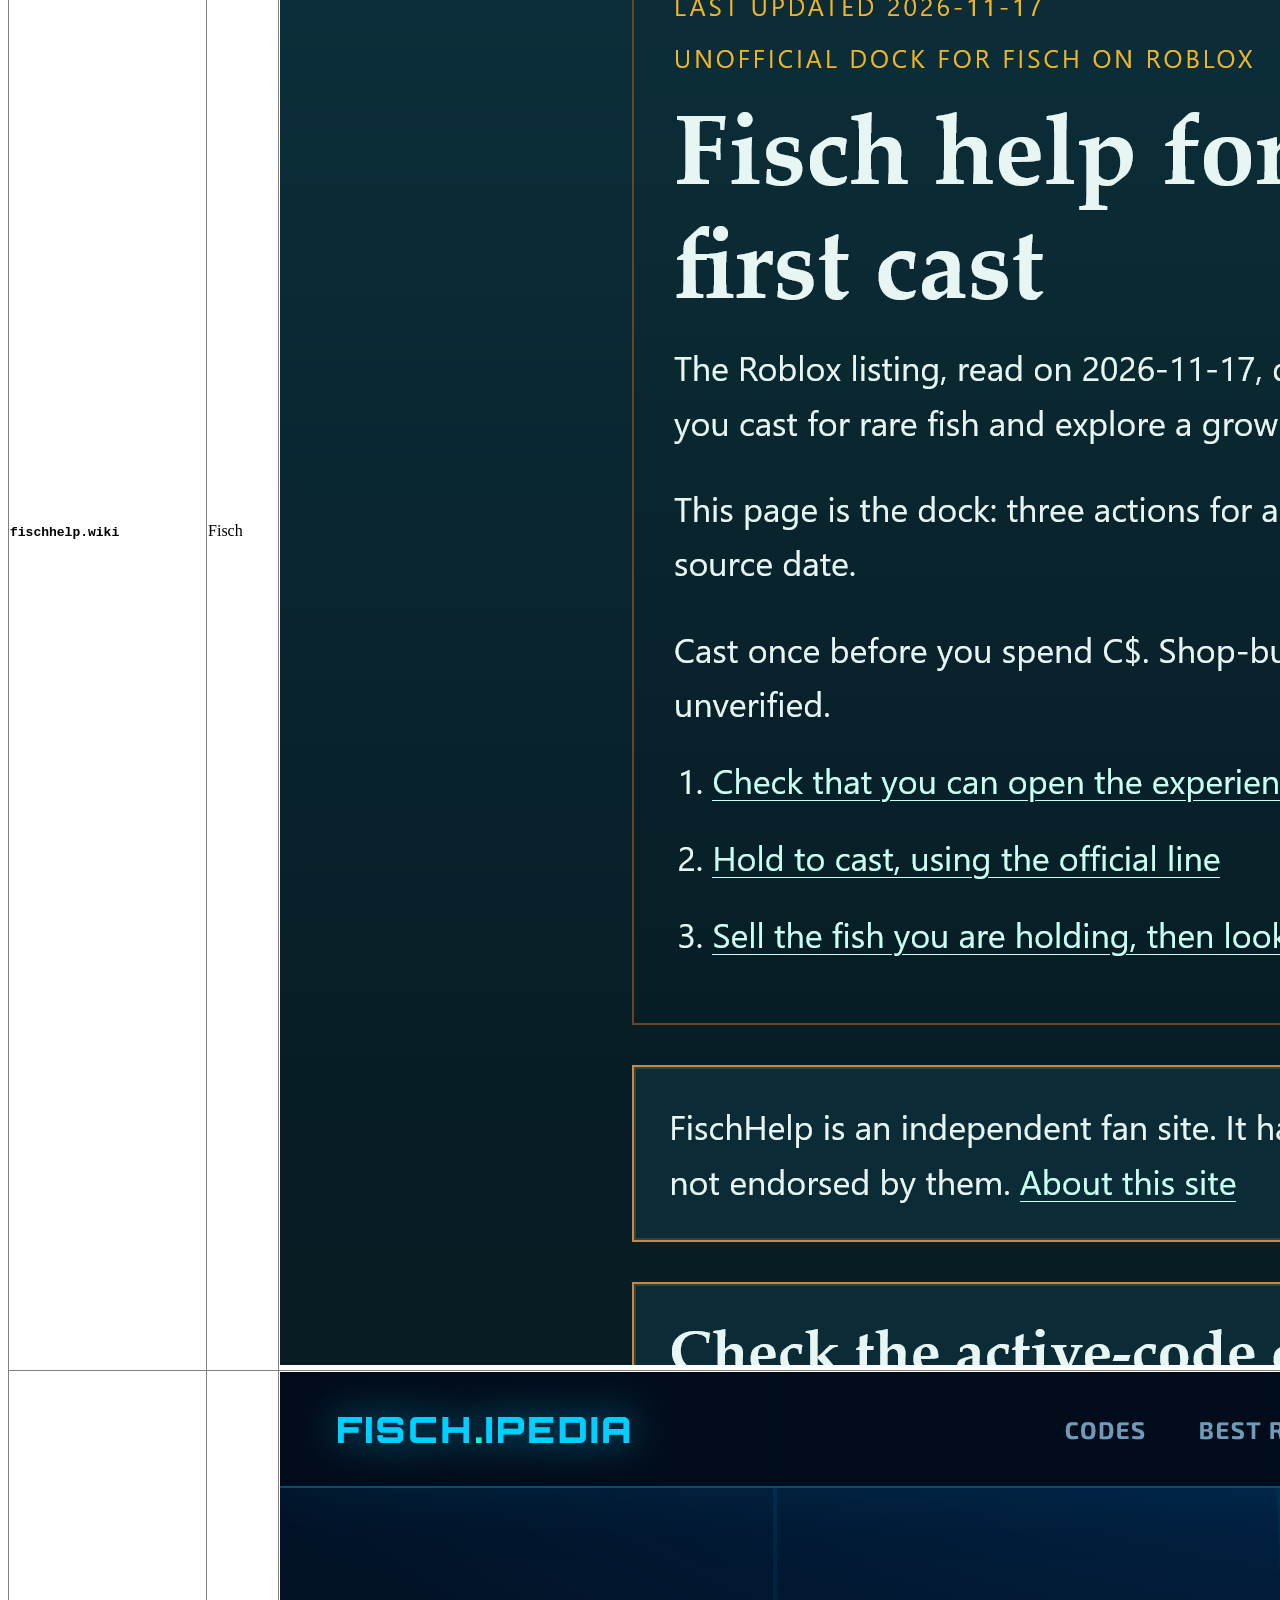
